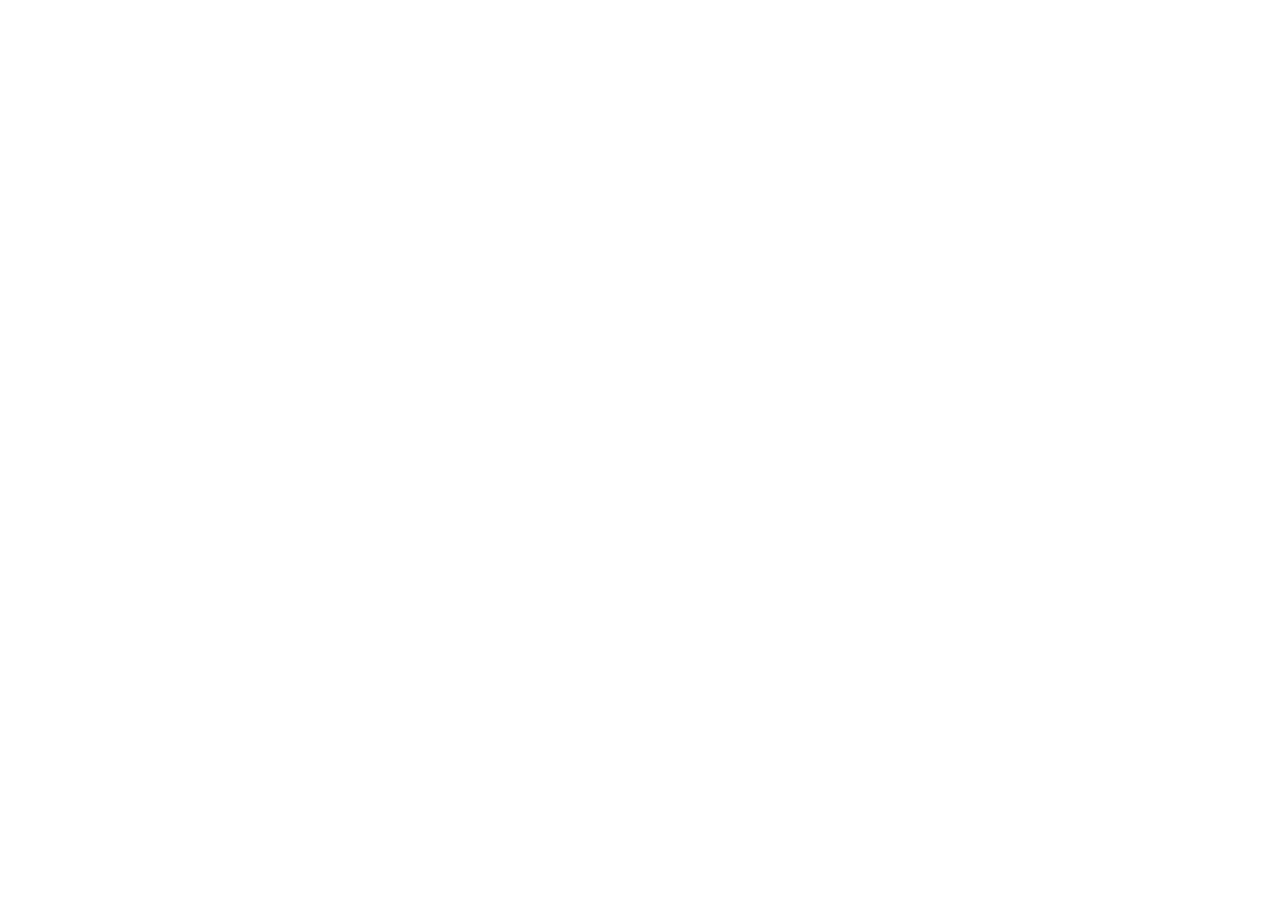
==== index.html @ 0f652c90 "Initial commit: empty HTML scaffold" ====
<!DOCTYPE html>
<html lang="en">
<head>
  <meta charset="UTF-8" />
  <meta name="viewport" content="width=device-width, initial-scale=1.0" />
  <title></title>
</head>
<body>
  <!-- Start building here -->
</body>
</html>
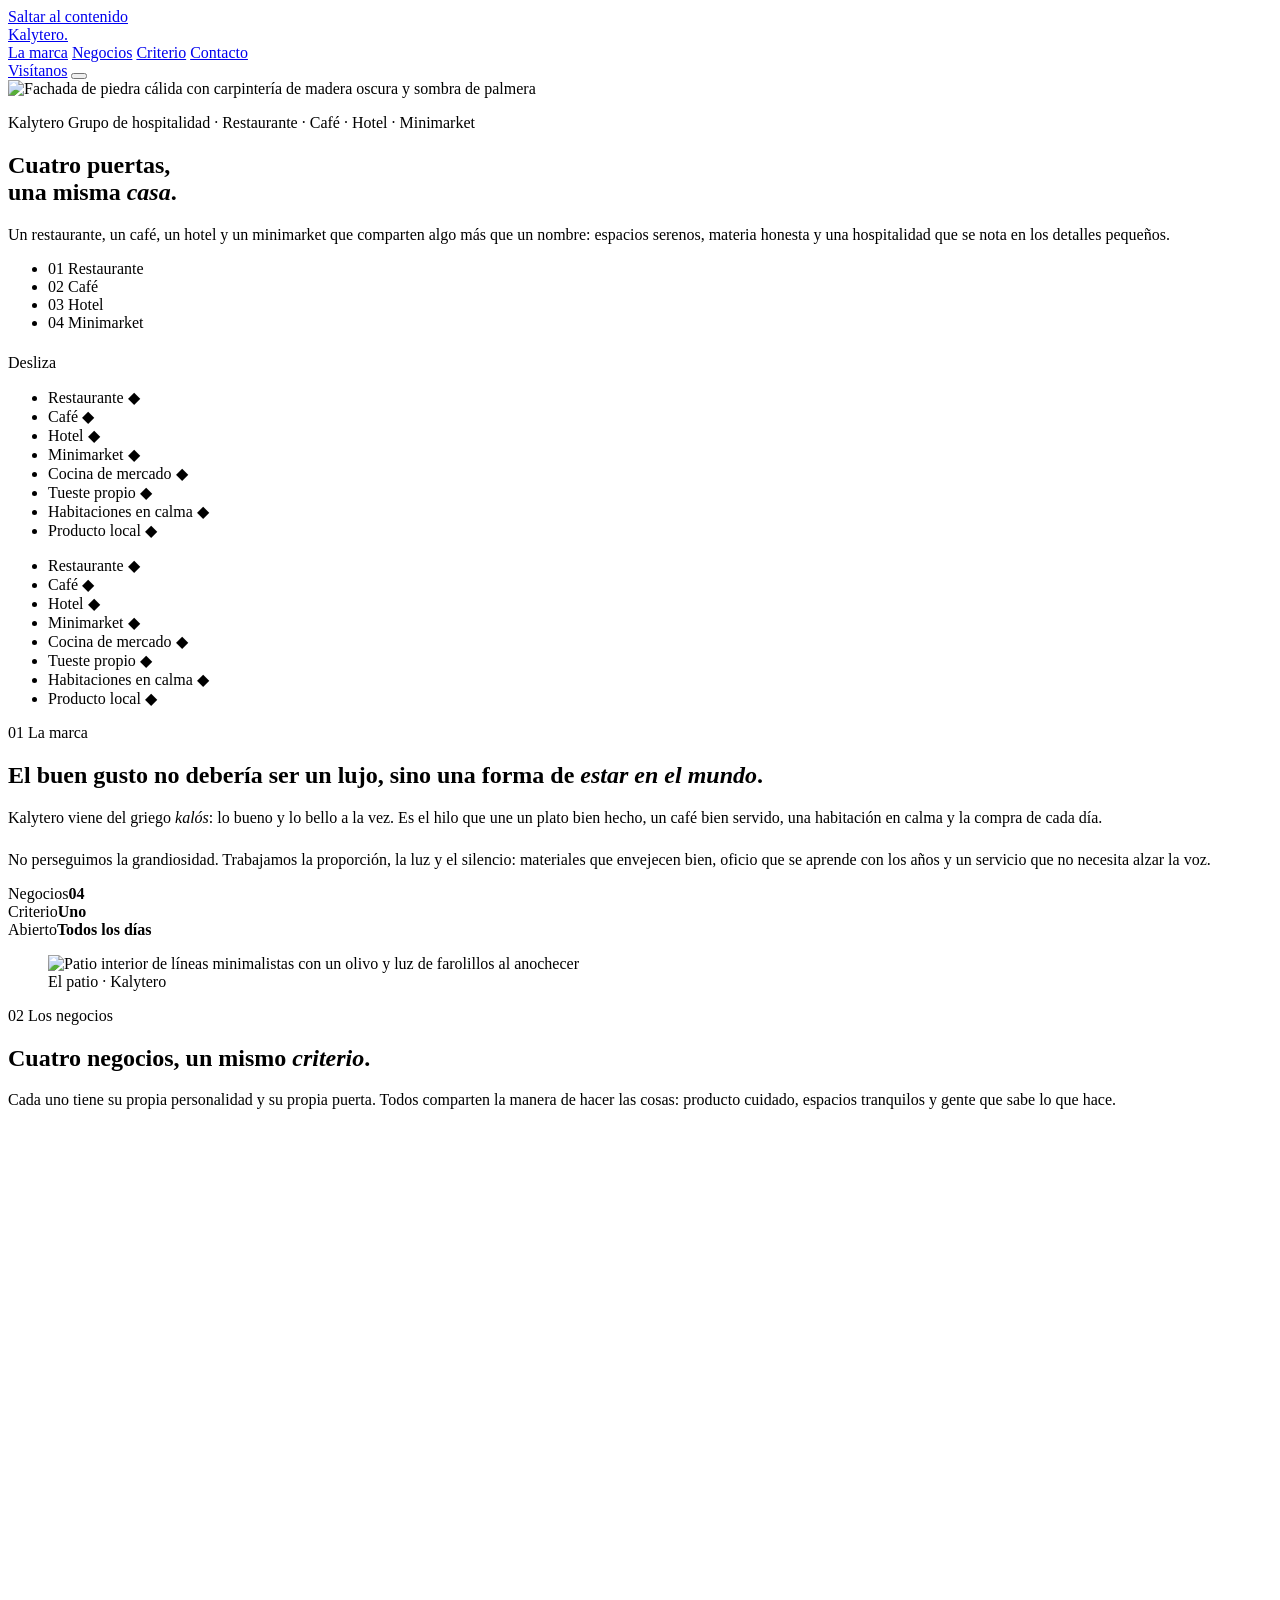
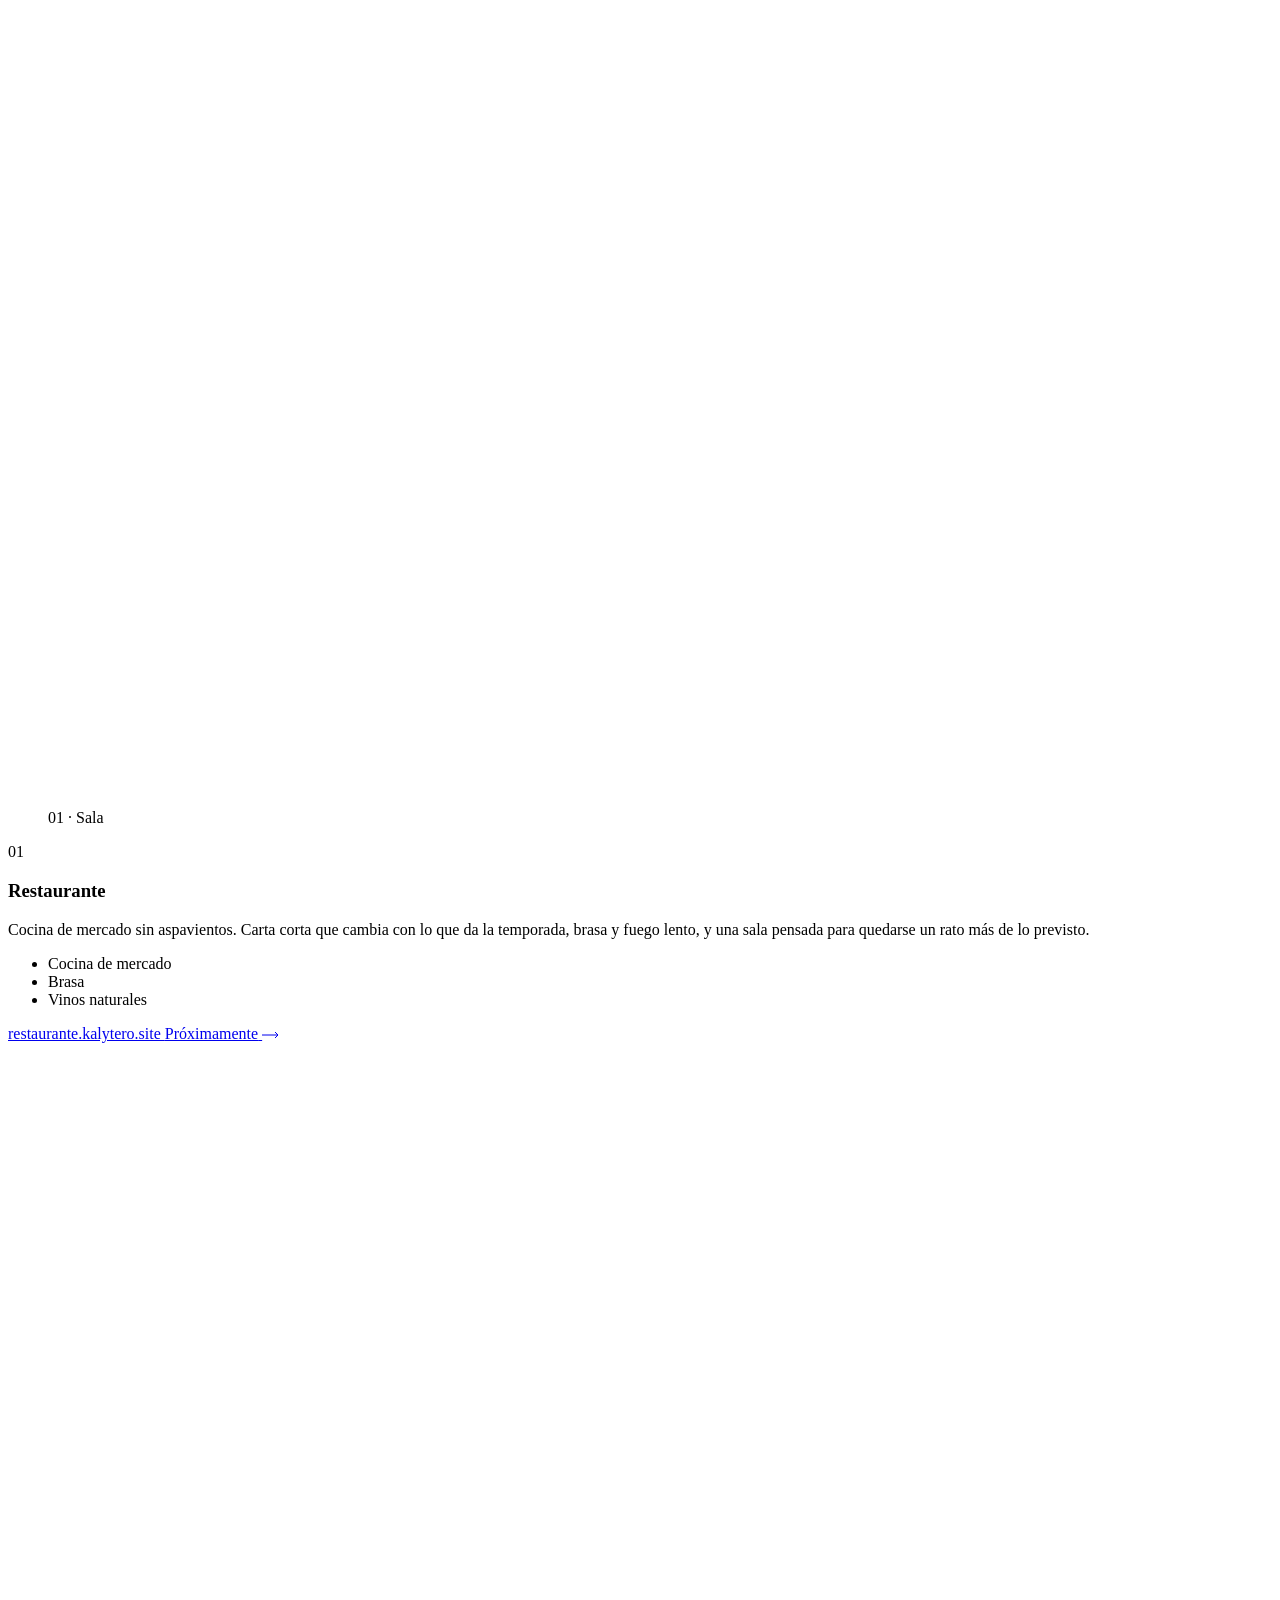
==== commit c134b088: "Portada Kalytero: diseño editorial, 4 negocios, imágenes generadas y SEO" ====
--- a/index.html
+++ b/index.html
@@ -1,11 +1,482 @@
 <!DOCTYPE html>
-<html lang="en">
+<html lang="es">
 <head>
-  <meta charset="UTF-8" />
-  <meta name="viewport" content="width=device-width, initial-scale=1.0" />
-  <title></title>
+<meta charset="UTF-8" />
+<meta name="viewport" content="width=device-width, initial-scale=1.0" />
+<title>Kalytero — Restaurante, Café, Hotel y Minimarket</title>
+<meta name="description" content="Kalytero reúne cuatro negocios bajo un mismo criterio: restaurante, café, hotel y minimarket. Espacios serenos, materia honesta y hospitalidad de detalle." />
+<meta name="theme-color" content="#f4f0e8" />
+<link rel="canonical" href="https://kalytero.site/" />
+
+<!-- Open Graph -->
+<meta property="og:type" content="website" />
+<meta property="og:site_name" content="Kalytero" />
+<meta property="og:locale" content="es_ES" />
+<meta property="og:title" content="Kalytero — Cuatro puertas, una misma casa" />
+<meta property="og:description" content="Restaurante, café, hotel y minimarket. Cuatro negocios, un mismo criterio." />
+<meta property="og:url" content="https://kalytero.site/" />
+<meta property="og:image" content="https://kalytero.site/assets/og.jpg" />
+<meta property="og:image:width" content="1200" />
+<meta property="og:image:height" content="630" />
+<meta name="twitter:card" content="summary_large_image" />
+<meta name="twitter:title" content="Kalytero — Cuatro puertas, una misma casa" />
+<meta name="twitter:description" content="Restaurante, café, hotel y minimarket. Cuatro negocios, un mismo criterio." />
+<meta name="twitter:image" content="https://kalytero.site/assets/og.jpg" />
+
+<!-- Favicon -->
+<link rel="icon" href="data:image/svg+xml,%3Csvg xmlns='http://www.w3.org/2000/svg' viewBox='0 0 64 64'%3E%3Crect width='64' height='64' fill='%2316130f'/%3E%3Ctext x='32' y='45' font-family='Georgia,serif' font-size='40' fill='%23f4f0e8' text-anchor='middle'%3EK%3C/text%3E%3C/svg%3E" />
+<link rel="apple-touch-icon" href="data:image/svg+xml,%3Csvg xmlns='http://www.w3.org/2000/svg' viewBox='0 0 64 64'%3E%3Crect width='64' height='64' fill='%2316130f'/%3E%3Ctext x='32' y='45' font-family='Georgia,serif' font-size='40' fill='%23f4f0e8' text-anchor='middle'%3EK%3C/text%3E%3C/svg%3E" />
+
+<link rel="preconnect" href="https://fonts.googleapis.com" />
+<link rel="preconnect" href="https://fonts.gstatic.com" crossorigin />
+<link href="https://fonts.googleapis.com/css2?family=Instrument+Serif:ital@0;1&family=Inter:wght@300;400;500&display=swap" rel="stylesheet" />
+<link rel="preload" as="image" href="assets/hero.webp" fetchpriority="high" />
+<link rel="stylesheet" href="assets/css/style.css" />
+
+<script type="application/ld+json">
+{
+  "@context": "https://schema.org",
+  "@type": "Organization",
+  "name": "Kalytero",
+  "url": "https://kalytero.site/",
+  "logo": "https://kalytero.site/assets/og.jpg",
+  "description": "Grupo Kalytero: restaurante, café, hotel y minimarket.",
+  "email": "hola@kalytero.site",
+  "subOrganization": [
+    { "@type": "Restaurant", "name": "Kalytero Restaurante", "url": "https://restaurante.kalytero.site/" },
+    { "@type": "CafeOrCoffeeShop", "name": "Kalytero Café", "url": "https://cafe.kalytero.site/" },
+    { "@type": "Hotel", "name": "Kalytero Hotel", "url": "https://hotel.kalytero.site/" },
+    { "@type": "Store", "name": "Kalytero Minimarket", "url": "https://minimarket.kalytero.site/" }
+  ]
+}
+</script>
 </head>
 <body>
-  <!-- Start building here -->
+
+<a class="skip-link" href="#negocios">Saltar al contenido</a>
+
+<!-- ============================================================ HEADER -->
+<header class="site-header" id="header">
+  <a class="brand" href="#top">Kalytero<span>.</span></a>
+
+  <nav class="nav" id="nav" aria-label="Navegación principal">
+    <a href="#marca">La marca</a>
+    <a href="#negocios">Negocios</a>
+    <a href="#criterio">Criterio</a>
+    <a href="#contacto">Contacto</a>
+  </nav>
+
+  <a class="header-cta" href="#contacto">Visítanos</a>
+
+  <button class="burger" id="burger" aria-label="Abrir menú" aria-expanded="false" aria-controls="nav">
+    <i></i><i></i>
+  </button>
+</header>
+
+<main id="top">
+
+  <!-- ========================================================== HERO -->
+  <section class="hero">
+    <div class="hero__media">
+      <picture>
+        <source srcset="assets/hero.webp" type="image/webp" />
+        <img src="assets/hero.jpg" alt="Fachada de piedra cálida con carpintería de madera oscura y sombra de palmera" width="1344" height="768" fetchpriority="high" decoding="async" />
+      </picture>
+    </div>
+
+    <div class="hero__inner">
+      <p class="eyebrow reveal">
+        <span class="num">Kalytero</span>
+        <span>Grupo de hospitalidad · Restaurante · Café · Hotel · Minimarket</span>
+      </p>
+
+      <h1 class="display reveal" data-delay="1">
+        Cuatro puertas,<br />una misma <em>casa</em>.
+      </h1>
+
+      <div class="hero__foot">
+        <p class="lead reveal" data-delay="2">
+          Un restaurante, un café, un hotel y un minimarket que comparten algo más
+          que un nombre: espacios serenos, materia honesta y una hospitalidad que
+          se nota en los detalles pequeños.
+        </p>
+
+        <div class="reveal" data-delay="3">
+          <ul class="hero__index">
+            <li>01 Restaurante</li>
+            <li>02 Café</li>
+            <li>03 Hotel</li>
+            <li>04 Minimarket</li>
+          </ul>
+          <p class="scroll-cue" style="margin-top:22px">Desliza</p>
+        </div>
+      </div>
+    </div>
+  </section>
+
+  <!-- ======================================================= MARQUEE -->
+  <div class="marquee" aria-hidden="true">
+    <div class="marquee__track">
+      <ul>
+        <li>Restaurante <span class="dot">◆</span></li>
+        <li>Café <span class="dot">◆</span></li>
+        <li>Hotel <span class="dot">◆</span></li>
+        <li>Minimarket <span class="dot">◆</span></li>
+        <li>Cocina de mercado <span class="dot">◆</span></li>
+        <li>Tueste propio <span class="dot">◆</span></li>
+        <li>Habitaciones en calma <span class="dot">◆</span></li>
+        <li>Producto local <span class="dot">◆</span></li>
+      </ul>
+      <ul>
+        <li>Restaurante <span class="dot">◆</span></li>
+        <li>Café <span class="dot">◆</span></li>
+        <li>Hotel <span class="dot">◆</span></li>
+        <li>Minimarket <span class="dot">◆</span></li>
+        <li>Cocina de mercado <span class="dot">◆</span></li>
+        <li>Tueste propio <span class="dot">◆</span></li>
+        <li>Habitaciones en calma <span class="dot">◆</span></li>
+        <li>Producto local <span class="dot">◆</span></li>
+      </ul>
+    </div>
+  </div>
+
+  <!-- ====================================================== MANIFIESTO -->
+  <section class="section manifesto" id="marca">
+    <div class="wrap">
+      <p class="eyebrow reveal">
+        <span class="num">01</span>
+        <span>La marca</span>
+      </p>
+
+      <div class="grid">
+        <h2 class="h2 manifesto__title reveal">
+          El buen gusto no debería ser un lujo, sino una forma de
+          <em>estar en el mundo</em>.
+        </h2>
+
+        <div class="manifesto__body reveal" data-delay="1">
+          <div class="serif-body">
+            <p>
+              Kalytero viene del griego <em>kalós</em>: lo bueno y lo bello a la vez.
+              Es el hilo que une un plato bien hecho, un café bien servido, una
+              habitación en calma y la compra de cada día.
+            </p>
+          </div>
+          <p class="lead" style="margin-top:24px">
+            No perseguimos la grandiosidad. Trabajamos la proporción, la luz y el
+            silencio: materiales que envejecen bien, oficio que se aprende con los
+            años y un servicio que no necesita alzar la voz.
+          </p>
+        </div>
+
+        <div class="manifesto__stats reveal" data-delay="2">
+          <div><span>Negocios</span><strong>04</strong></div>
+          <div><span>Criterio</span><strong>Uno</strong></div>
+          <div><span>Abierto</span><strong>Todos los días</strong></div>
+        </div>
+      </div>
+
+      <figure class="figure manifesto__figure reveal">
+        <picture>
+          <source srcset="assets/interior.webp" type="image/webp" />
+          <img src="assets/interior.jpg" alt="Patio interior de líneas minimalistas con un olivo y luz de farolillos al anochecer" width="1536" height="864" loading="lazy" decoding="async" />
+        </picture>
+        <figcaption>El patio · Kalytero</figcaption>
+      </figure>
+    </div>
+  </section>
+
+  <!-- ======================================================== NEGOCIOS -->
+  <section class="section" id="negocios">
+    <div class="wrap">
+      <p class="eyebrow reveal">
+        <span class="num">02</span>
+        <span>Los negocios</span>
+      </p>
+
+      <div class="biz-head">
+        <h2 class="h2 reveal">Cuatro negocios, un mismo <em>criterio</em>.</h2>
+        <p class="lead reveal" data-delay="1">
+          Cada uno tiene su propia personalidad y su propia puerta. Todos comparten
+          la manera de hacer las cosas: producto cuidado, espacios tranquilos y
+          gente que sabe lo que hace.
+        </p>
+      </div>
+
+      <!-- 01 · Restaurante -->
+      <article class="biz">
+        <div class="biz__media">
+          <figure class="figure reveal">
+            <picture>
+              <source media="(max-width: 720px)" srcset="assets/restaurante-640.webp" type="image/webp" />
+              <source srcset="assets/restaurante.webp" type="image/webp" />
+              <img src="assets/restaurante.jpg" alt="Comedor minimalista con arcos de piedra, mesa de roble y lámpara de lino" width="1024" height="1280" loading="lazy" decoding="async" />
+            </picture>
+            <figcaption>01 · Sala</figcaption>
+          </figure>
+        </div>
+        <div class="biz__body reveal" data-delay="1">
+          <span class="biz__num">01</span>
+          <h3 class="h3">Restaurante</h3>
+          <p class="lead">
+            Cocina de mercado sin aspavientos. Carta corta que cambia con lo que da
+            la temporada, brasa y fuego lento, y una sala pensada para quedarse un
+            rato más de lo previsto.
+          </p>
+          <ul class="tags">
+            <li>Cocina de mercado</li>
+            <li>Brasa</li>
+            <li>Vinos naturales</li>
+          </ul>
+          <a class="link-arrow" href="https://restaurante.kalytero.site">
+            restaurante.kalytero.site
+            <span class="pill">Próximamente</span>
+            <svg width="18" height="8" viewBox="0 0 18 8" fill="none" aria-hidden="true"><path d="M0 4h16M13 1l3 3-3 3" stroke="currentColor" stroke-width="1"/></svg>
+          </a>
+        </div>
+      </article>
+
+      <!-- 02 · Café -->
+      <article class="biz">
+        <div class="biz__media">
+          <figure class="figure reveal">
+            <picture>
+              <source media="(max-width: 720px)" srcset="assets/cafe-640.webp" type="image/webp" />
+              <source srcset="assets/cafe.webp" type="image/webp" />
+              <img src="assets/cafe.jpg" alt="Barra de café en piedra con máquina de espresso dorada y una taza sola" width="1024" height="1280" loading="lazy" decoding="async" />
+            </picture>
+            <figcaption>02 · Barra</figcaption>
+          </figure>
+        </div>
+        <div class="biz__body reveal" data-delay="1">
+          <span class="biz__num">02</span>
+          <h3 class="h3">Café</h3>
+          <p class="lead">
+            El ritual de cada mañana. Tueste propio, extracción cuidada y una barra
+            donde el café se toma sin prisa. Bollería y repostería hechas aquí mismo,
+            todos los días.
+          </p>
+          <ul class="tags">
+            <li>Tueste propio</li>
+            <li>Filtrado</li>
+            <li>Repostería</li>
+          </ul>
+          <a class="link-arrow" href="https://cafe.kalytero.site">
+            cafe.kalytero.site
+            <span class="pill">Próximamente</span>
+            <svg width="18" height="8" viewBox="0 0 18 8" fill="none" aria-hidden="true"><path d="M0 4h16M13 1l3 3-3 3" stroke="currentColor" stroke-width="1"/></svg>
+          </a>
+        </div>
+      </article>
+
+      <!-- 03 · Hotel -->
+      <article class="biz">
+        <div class="biz__media">
+          <figure class="figure reveal">
+            <picture>
+              <source media="(max-width: 720px)" srcset="assets/hotel-640.webp" type="image/webp" />
+              <source srcset="assets/hotel.webp" type="image/webp" />
+              <img src="assets/hotel.jpg" alt="Habitación de hotel con cama de lino, cabecero de roble y ventana en arco" width="1024" height="1280" loading="lazy" decoding="async" />
+            </picture>
+            <figcaption>03 · Habitación</figcaption>
+          </figure>
+        </div>
+        <div class="biz__body reveal" data-delay="1">
+          <span class="biz__num">03</span>
+          <h3 class="h3">Hotel</h3>
+          <p class="lead">
+            Dormir bien y despertar mejor. Habitaciones de líneas limpias, luz
+            natural y silencio; camas que dan ganas de quedarse y desayuno hecho
+            con lo mismo que servimos abajo.
+          </p>
+          <ul class="tags">
+            <li>Habitaciones</li>
+            <li>Desayuno</li>
+            <li>Estancias largas</li>
+          </ul>
+          <a class="link-arrow" href="https://hotel.kalytero.site">
+            hotel.kalytero.site
+            <span class="pill">Próximamente</span>
+            <svg width="18" height="8" viewBox="0 0 18 8" fill="none" aria-hidden="true"><path d="M0 4h16M13 1l3 3-3 3" stroke="currentColor" stroke-width="1"/></svg>
+          </a>
+        </div>
+      </article>
+
+      <!-- 04 · Minimarket -->
+      <article class="biz">
+        <div class="biz__media">
+          <figure class="figure reveal">
+            <picture>
+              <source media="(max-width: 720px)" srcset="assets/minimarket-640.webp" type="image/webp" />
+              <source srcset="assets/minimarket.webp" type="image/webp" />
+              <img src="assets/minimarket.jpg" alt="Minimarket de estanterías de madera con fruta, despensa y suelo de barro" width="1024" height="1280" loading="lazy" decoding="async" />
+            </picture>
+            <figcaption>04 · Pasillo</figcaption>
+          </figure>
+        </div>
+        <div class="biz__body reveal" data-delay="1">
+          <span class="biz__num">04</span>
+          <h3 class="h3">Minimarket</h3>
+          <p class="lead">
+            Todo lo bueno, cerca de casa. Frescos de productores locales, despensa
+            elegida con criterio y los básicos de siempre, a cualquier hora del día.
+          </p>
+          <ul class="tags">
+            <li>Frescos</li>
+            <li>Despensa</li>
+            <li>Producto local</li>
+          </ul>
+          <a class="link-arrow" href="https://minimarket.kalytero.site">
+            minimarket.kalytero.site
+            <span class="pill">Próximamente</span>
+            <svg width="18" height="8" viewBox="0 0 18 8" fill="none" aria-hidden="true"><path d="M0 4h16M13 1l3 3-3 3" stroke="currentColor" stroke-width="1"/></svg>
+          </a>
+        </div>
+      </article>
+    </div>
+  </section>
+
+  <!-- ======================================================== CRITERIO -->
+  <section class="section dark" id="criterio">
+    <div class="wrap">
+      <p class="eyebrow reveal">
+        <span class="num">03</span>
+        <span>El criterio</span>
+      </p>
+
+      <h2 class="h2 reveal" style="max-width:20ch">
+        Lo que se repite en los cuatro negocios.
+      </h2>
+
+      <div class="principles">
+        <div class="principle reveal">
+          <span class="num">01</span>
+          <h3>Materia honesta</h3>
+          <p>
+            Piedra, madera, lino, barro. Materiales que envejecen con dignidad y no
+            necesitan disfrazarse de otra cosa.
+          </p>
+        </div>
+        <div class="principle reveal" data-delay="1">
+          <span class="num">02</span>
+          <h3>Ritmo pausado</h3>
+          <p>
+            Sin ruido, sin exceso, sin prisas. Cada espacio está pensado para que el
+            tiempo pase mejor dentro de él.
+          </p>
+        </div>
+        <div class="principle reveal" data-delay="2">
+          <span class="num">03</span>
+          <h3>Detalle silencioso</h3>
+          <p>
+            La hospitalidad se mide en lo que casi no se ve: la luz, la temperatura,
+            el gesto justo en el momento justo.
+          </p>
+        </div>
+      </div>
+
+      <p class="quote reveal">
+        «Hacer las cosas bien, sin que se note el esfuerzo.»
+      </p>
+    </div>
+  </section>
+
+  <!-- ======================================================== CONTACTO -->
+  <section class="section contact" id="contacto">
+    <div class="wrap">
+      <p class="eyebrow reveal">
+        <span class="num">04</span>
+        <span>Contacto</span>
+      </p>
+
+      <div class="contact__grid">
+        <div>
+          <h2 class="h2 reveal">Ven a <em>conocernos</em>.</h2>
+          <p class="lead reveal" data-delay="1" style="margin-top:22px">
+            Reservas, prensa, colaboraciones o simplemente una pregunta. Escríbenos
+            y te respondemos.
+          </p>
+          <p class="reveal" data-delay="2" style="margin-top:30px">
+            <a class="mailto" href="mailto:hola@kalytero.site">hola@kalytero.site</a>
+          </p>
+        </div>
+
+        <div class="contact__meta reveal" data-delay="2">
+          <p class="note">
+            <strong>Muy pronto, una web para cada negocio.</strong><br />
+            Estamos preparando <em>restaurante.</em>, <em>cafe.</em>, <em>hotel.</em> y
+            <em>minimarket.kalytero.site</em>.
+          </p>
+
+          <!-- TODO: sustituir por la dirección real cuando esté confirmada -->
+          <address class="addr">
+            Kalytero<br />
+            Dirección por confirmar<br />
+            <a href="mailto:hola@kalytero.site">hola@kalytero.site</a>
+          </address>
+
+          <ul class="socials">
+            <!-- TODO: actualizar con los perfiles reales -->
+            <li><a href="https://instagram.com/kalytero" rel="noopener">Instagram</a></li>
+            <li><a href="https://facebook.com/kalytero" rel="noopener">Facebook</a></li>
+          </ul>
+        </div>
+      </div>
+    </div>
+  </section>
+</main>
+
+<!-- ============================================================ FOOTER -->
+<footer class="site-footer">
+  <div class="wrap">
+    <div class="grid">
+      <div class="footer__col footer__brand">
+        <h4>Kalytero</h4>
+        <p class="lead" style="font-size:0.95rem; max-width:34ch">
+          Grupo de hospitalidad. Un restaurante, un café, un hotel y un minimarket
+          que comparten un mismo criterio.
+        </p>
+      </div>
+
+      <div class="footer__col footer__nav">
+        <h4>Navegación</h4>
+        <ul>
+          <li><a href="#marca">La marca</a></li>
+          <li><a href="#negocios">Negocios</a></li>
+          <li><a href="#criterio">Criterio</a></li>
+          <li><a href="#contacto">Contacto</a></li>
+        </ul>
+      </div>
+
+      <div class="footer__col footer__biz">
+        <h4>Negocios</h4>
+        <ul>
+          <li><a href="https://restaurante.kalytero.site">Restaurante</a><small>Próximamente</small></li>
+          <li><a href="https://cafe.kalytero.site">Café</a><small>Próximamente</small></li>
+          <li><a href="https://hotel.kalytero.site">Hotel</a><small>Próximamente</small></li>
+          <li><a href="https://minimarket.kalytero.site">Minimarket</a><small>Próximamente</small></li>
+        </ul>
+      </div>
+
+      <div class="footer__col footer__contact">
+        <h4>Contacto</h4>
+        <ul>
+          <li><a href="mailto:hola@kalytero.site">hola@kalytero.site</a></li>
+          <li><a href="https://instagram.com/kalytero" rel="noopener">Instagram</a></li>
+          <li><a href="https://facebook.com/kalytero" rel="noopener">Facebook</a></li>
+        </ul>
+      </div>
+    </div>
+
+    <div class="wordmark" aria-hidden="true"><span>Kalytero</span></div>
+
+    <div class="footer__legal">
+      <span>© <span id="year">2026</span> Kalytero. Todos los derechos reservados.</span>
+      <span>Hecho con calma · kalytero.site</span>
+    </div>
+  </div>
+</footer>
+
+<script src="assets/js/main.js" defer></script>
 </body>
 </html>
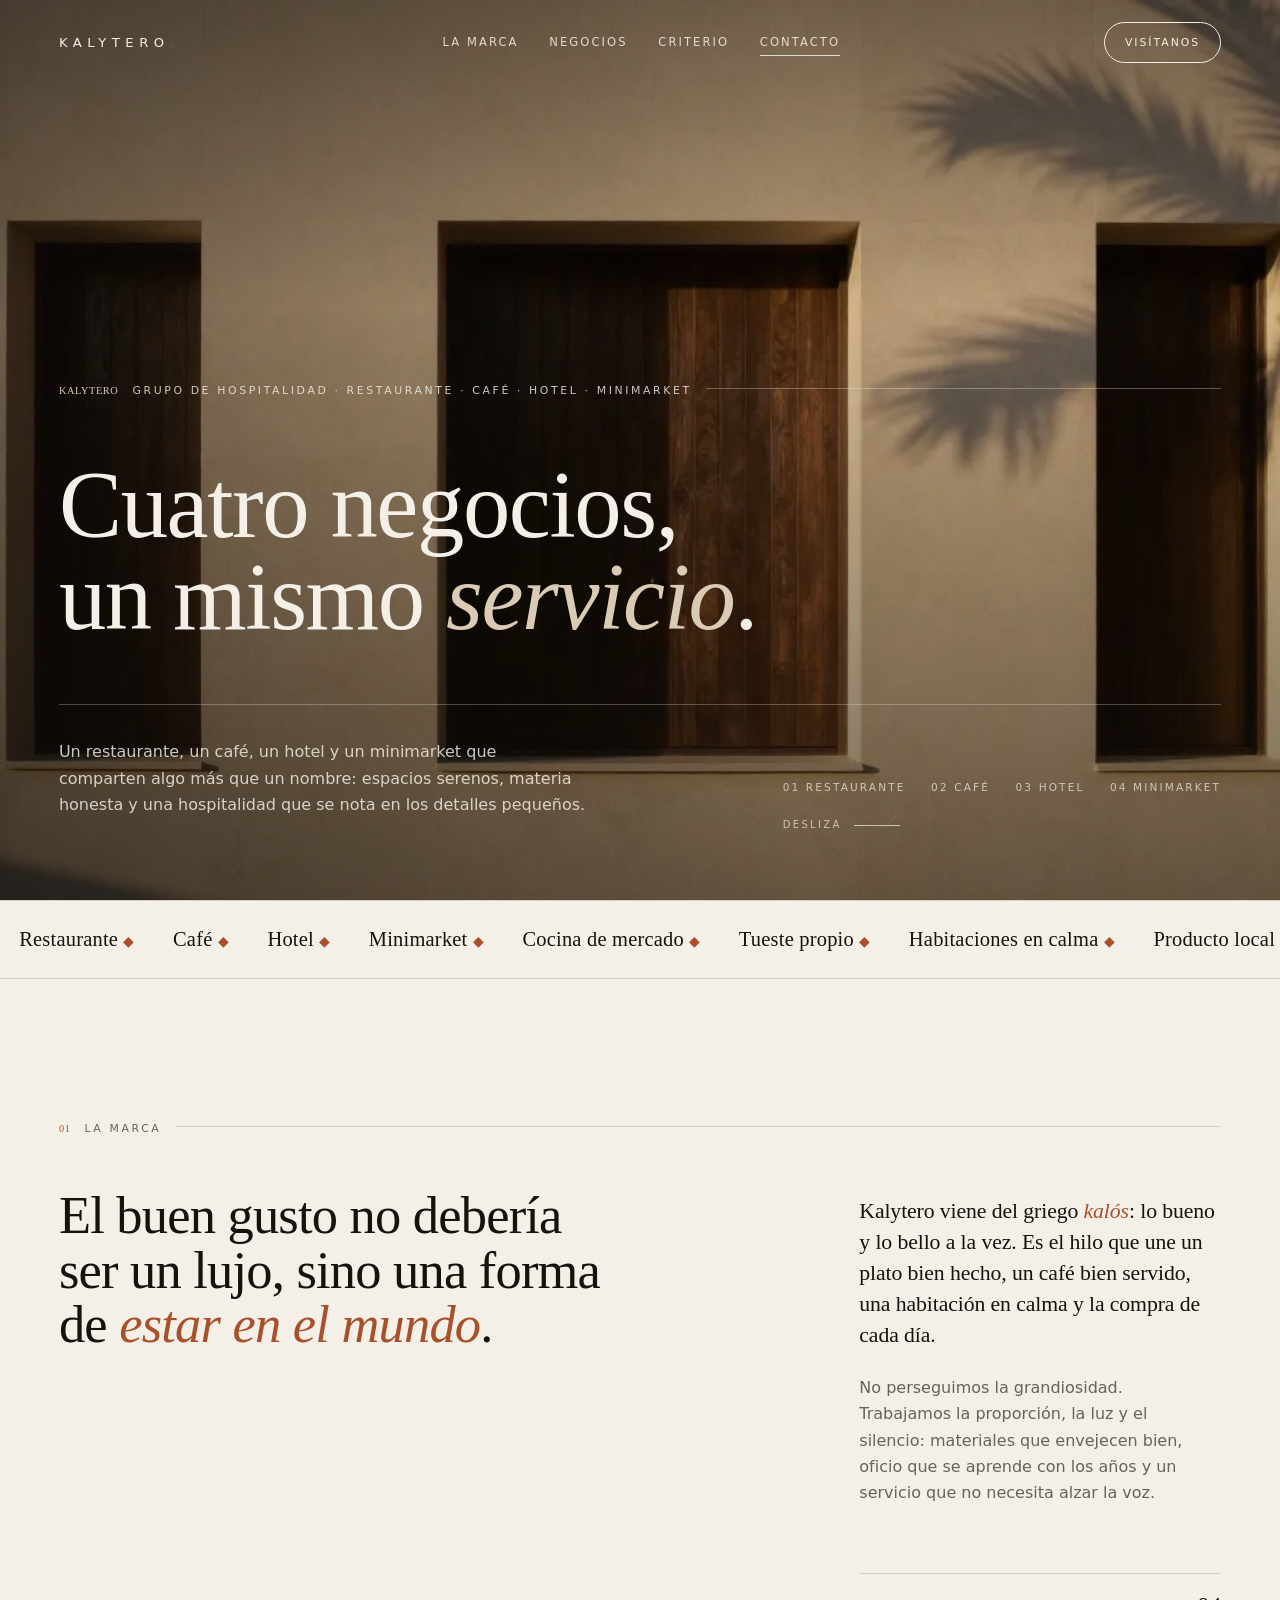
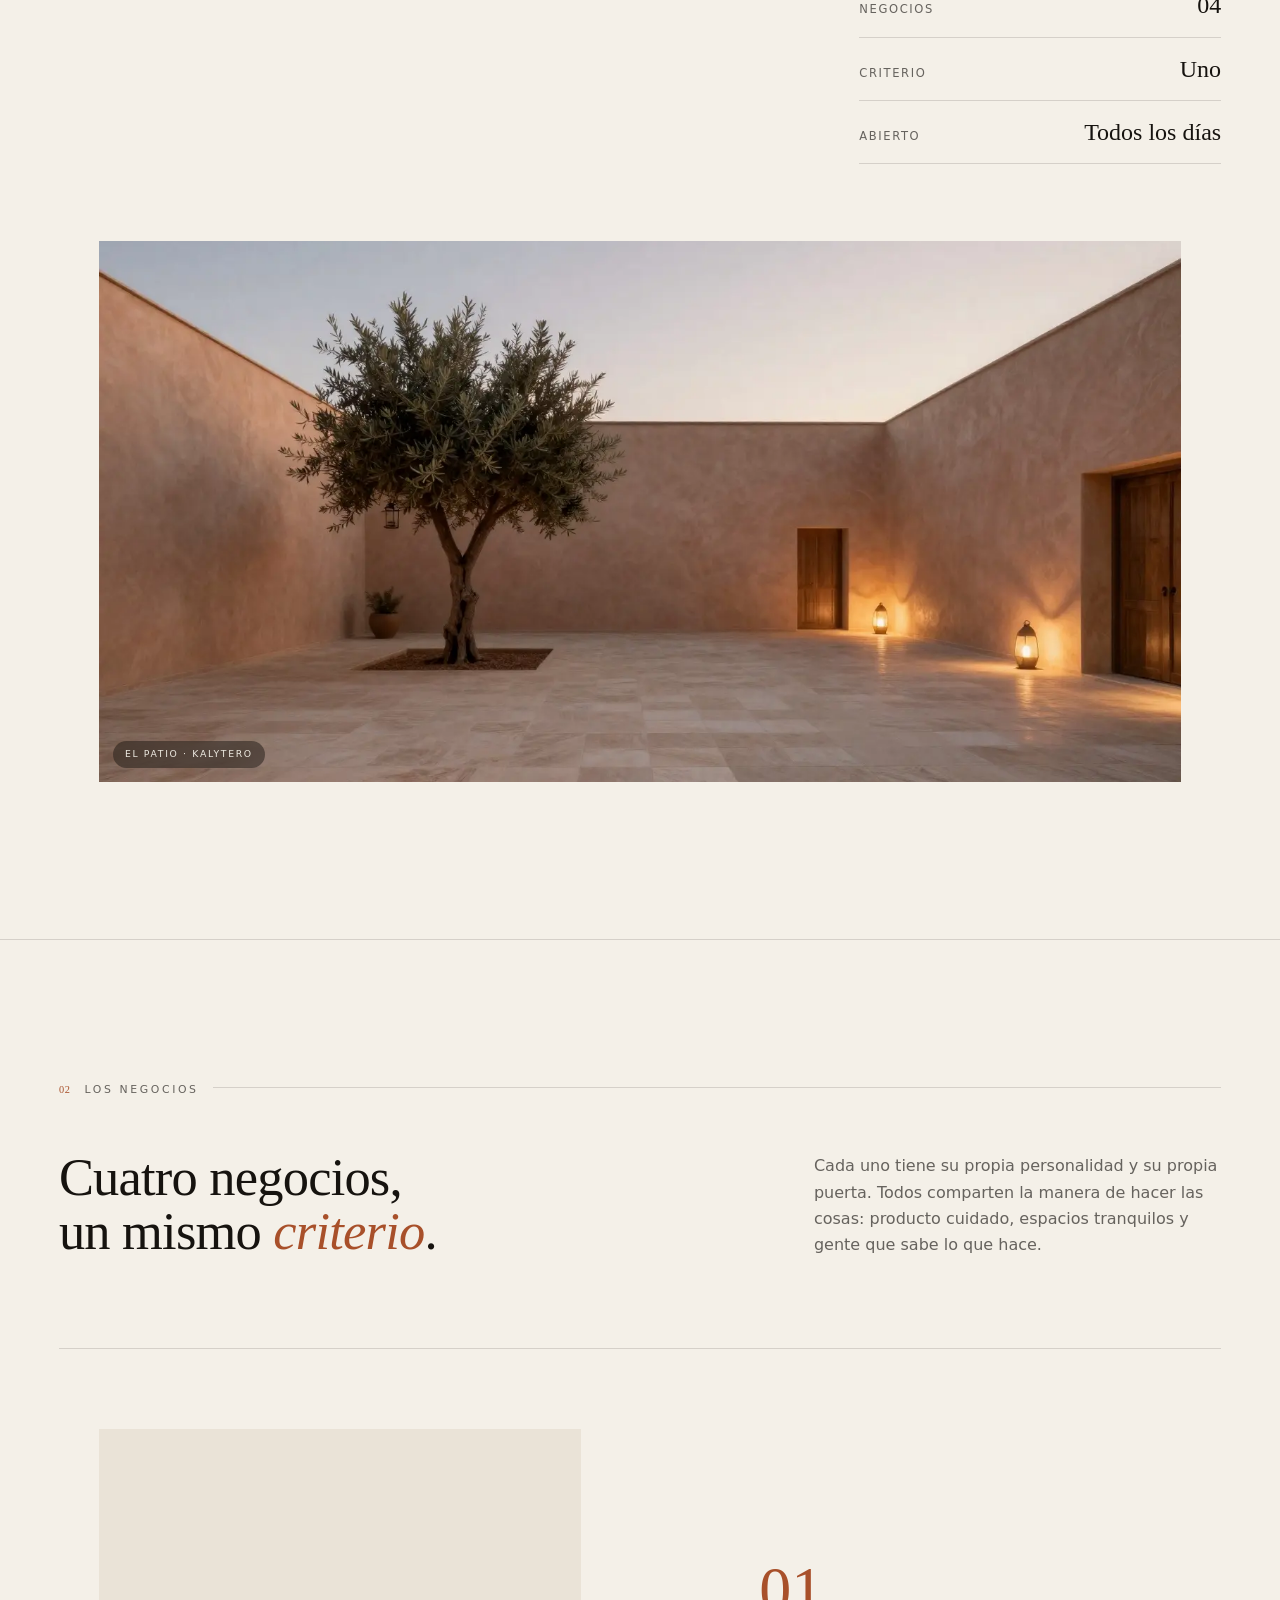
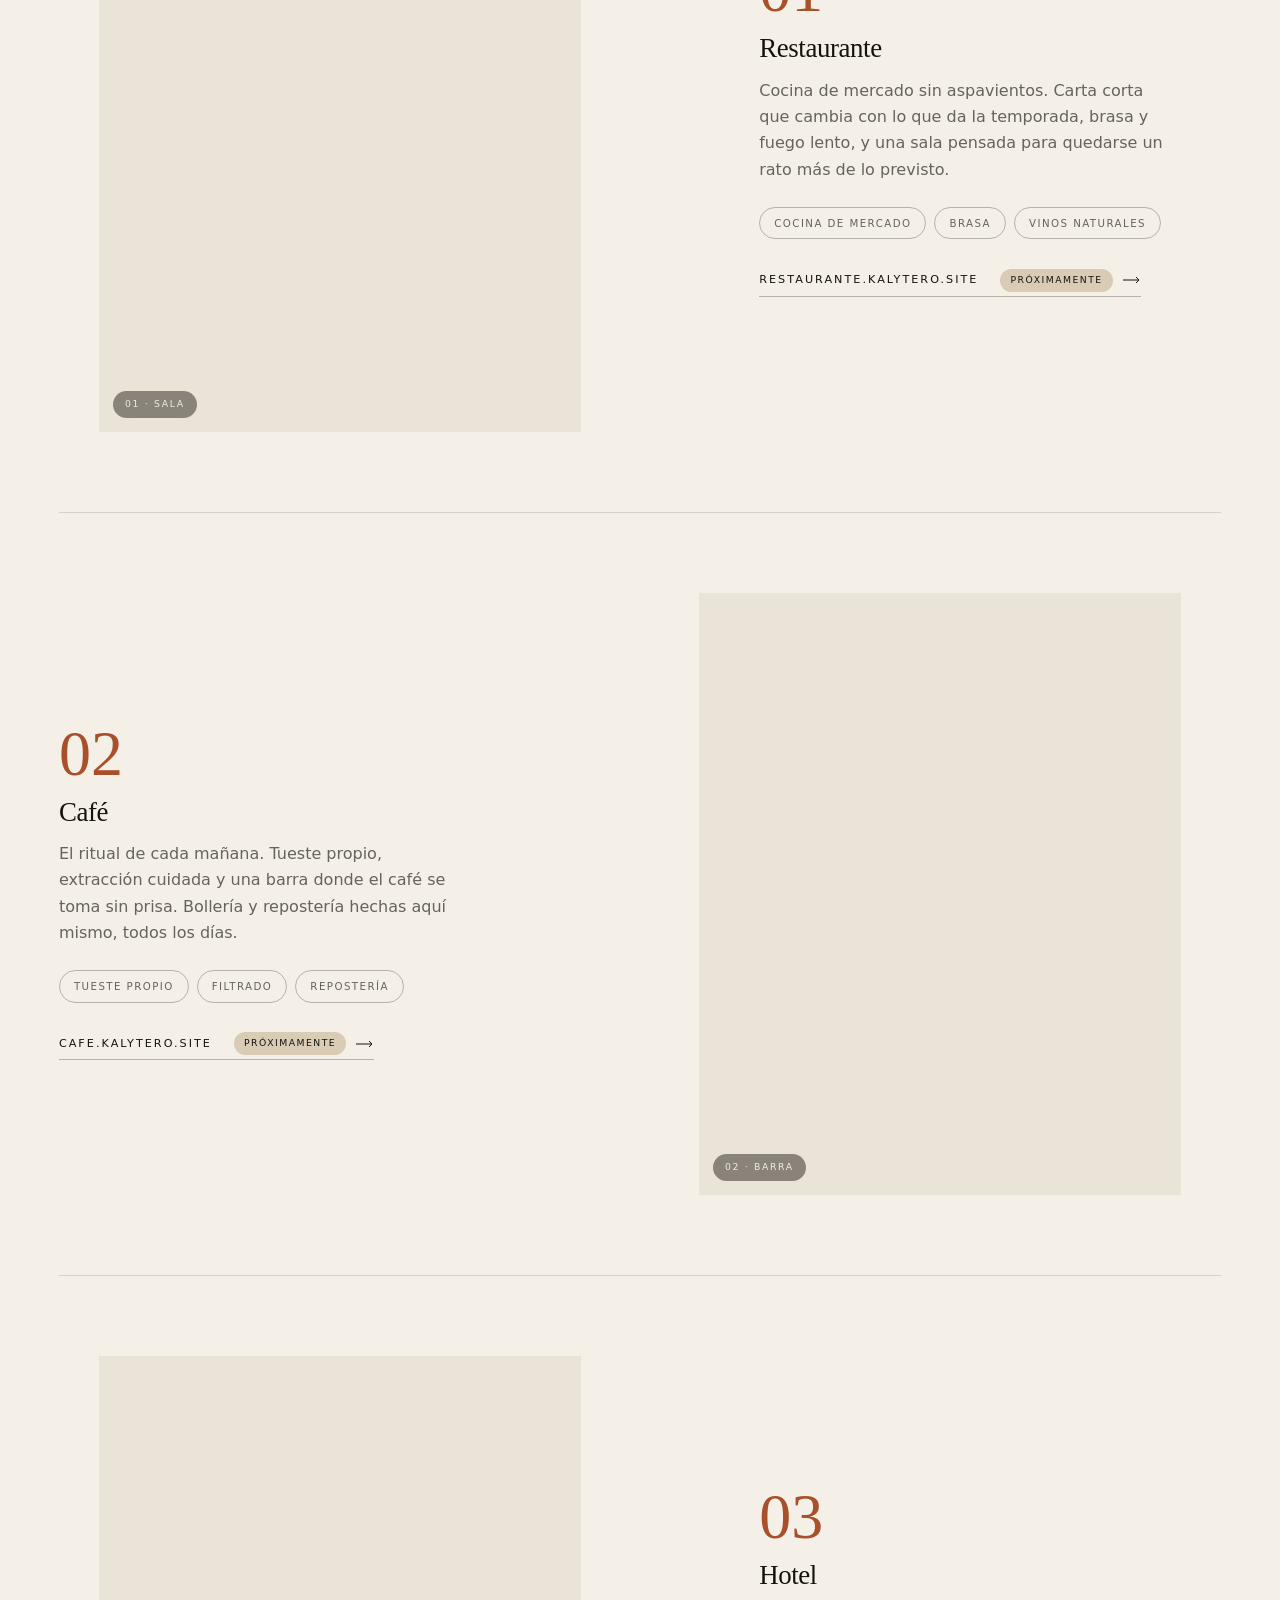
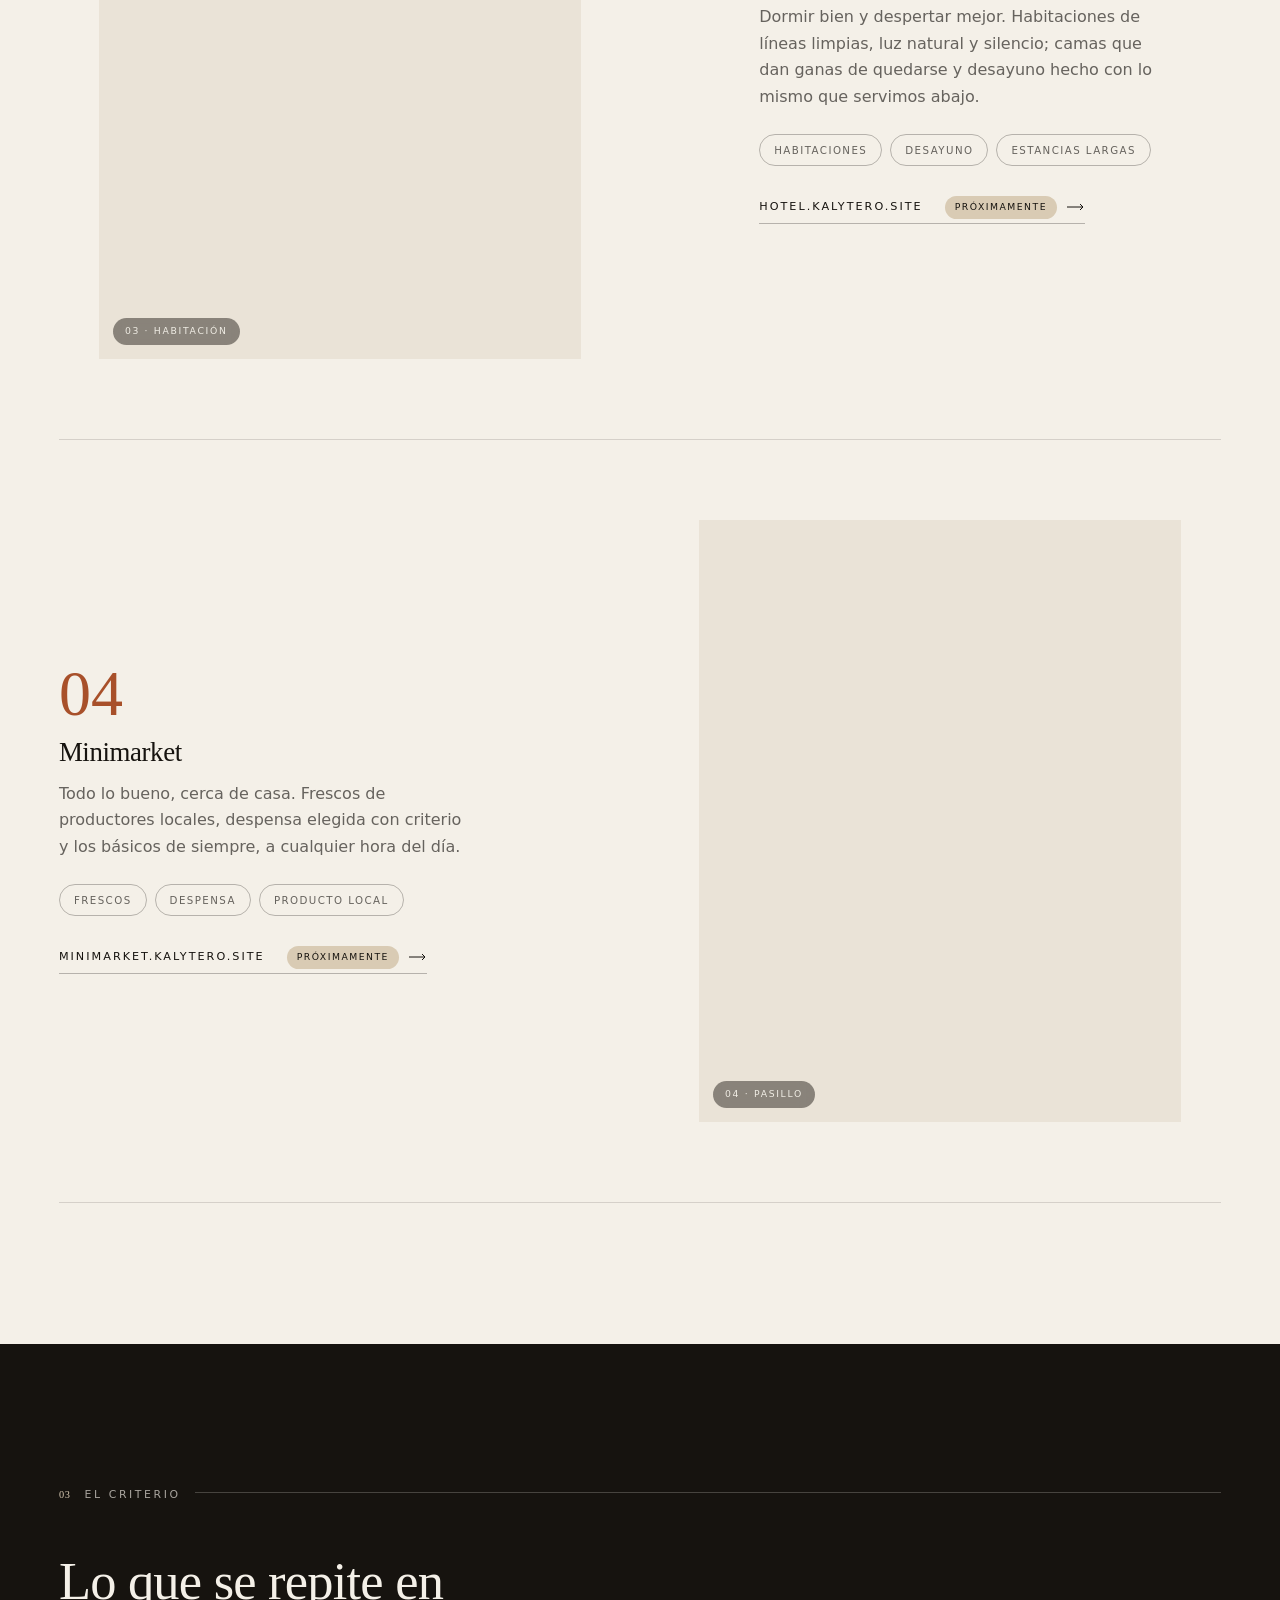
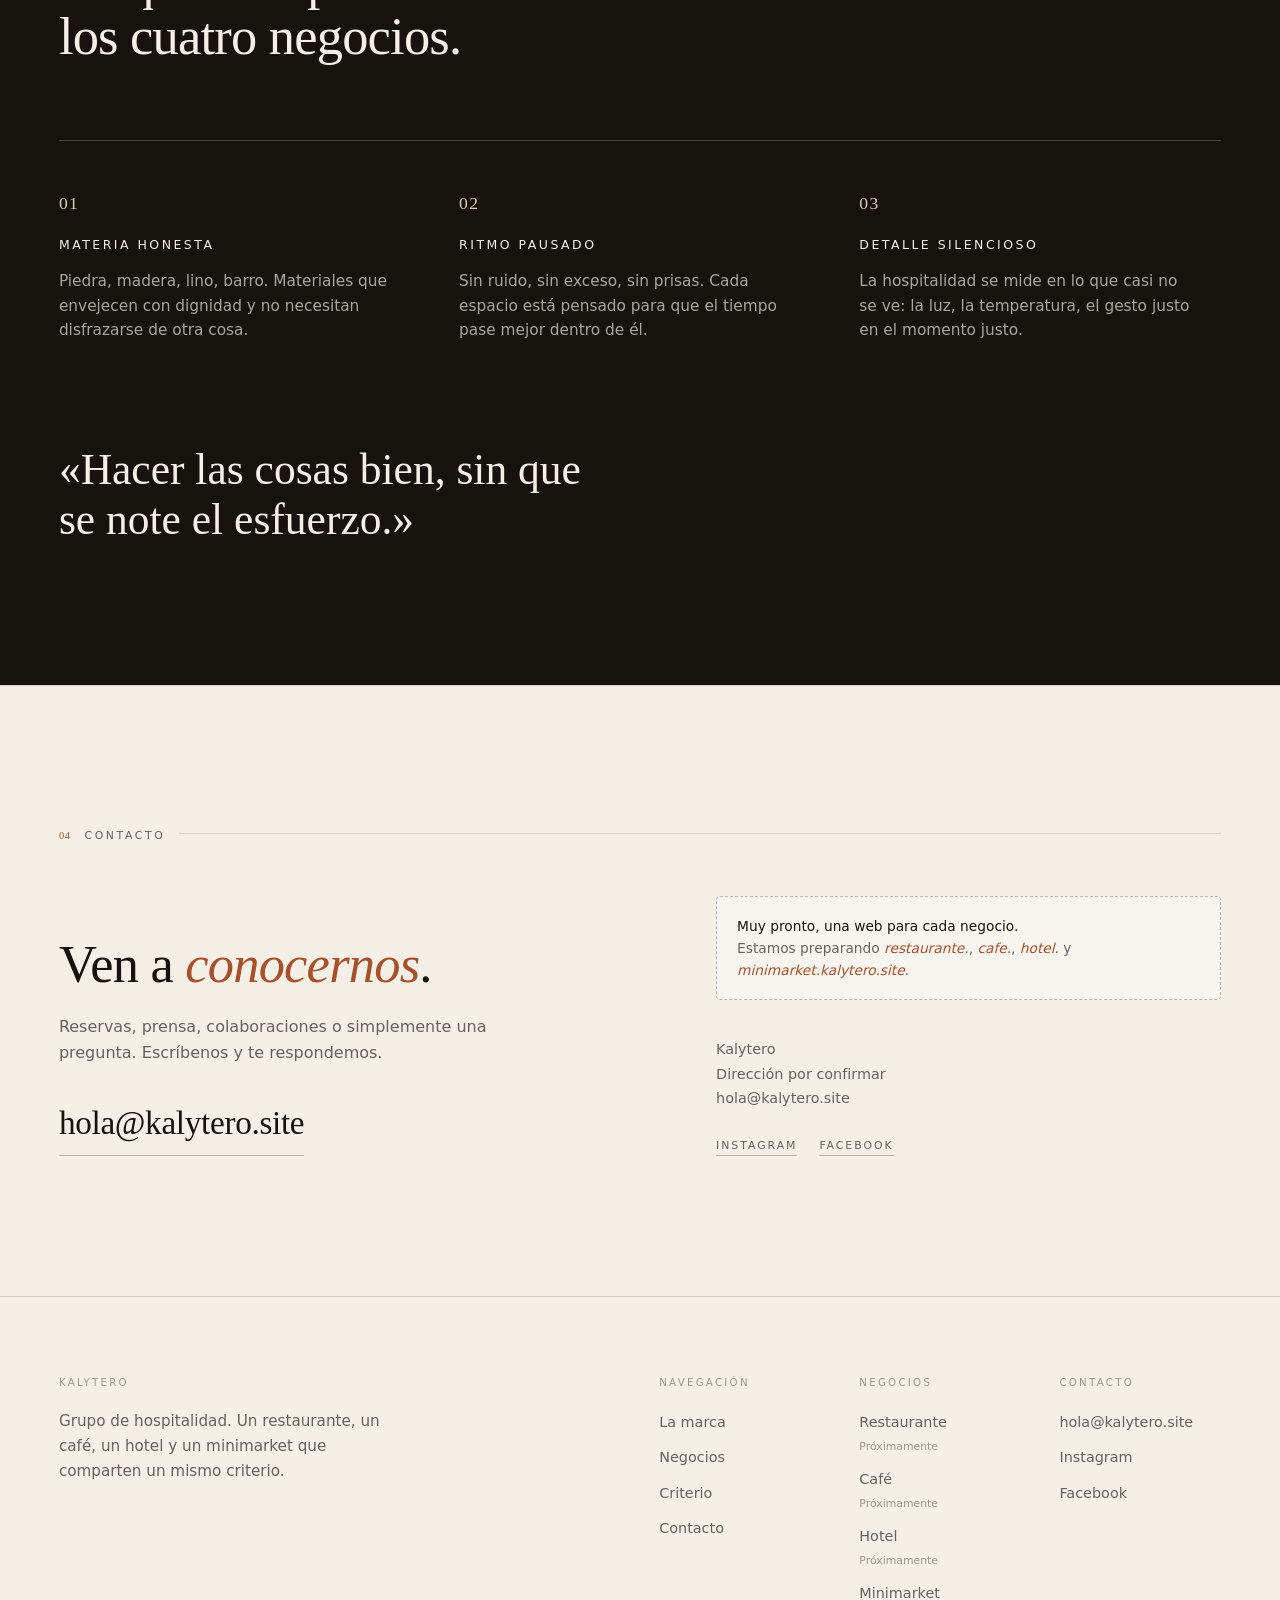
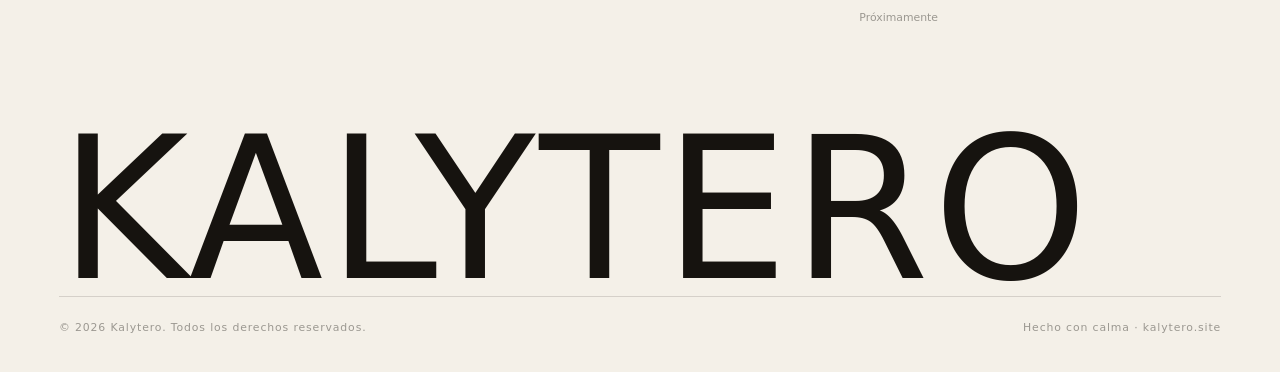
==== commit b5ef0957: "Cambiar titular del hero a «Cuatro negocios, un mismo servicio»" ====
--- a/index.html
+++ b/index.html
@@ -12,14 +12,14 @@
 <meta property="og:type" content="website" />
 <meta property="og:site_name" content="Kalytero" />
 <meta property="og:locale" content="es_ES" />
-<meta property="og:title" content="Kalytero — Cuatro puertas, una misma casa" />
+<meta property="og:title" content="Kalytero — Cuatro negocios, un mismo servicio" />
 <meta property="og:description" content="Restaurante, café, hotel y minimarket. Cuatro negocios, un mismo criterio." />
 <meta property="og:url" content="https://kalytero.site/" />
 <meta property="og:image" content="https://kalytero.site/assets/og.jpg" />
 <meta property="og:image:width" content="1200" />
 <meta property="og:image:height" content="630" />
 <meta name="twitter:card" content="summary_large_image" />
-<meta name="twitter:title" content="Kalytero — Cuatro puertas, una misma casa" />
+<meta name="twitter:title" content="Kalytero — Cuatro negocios, un mismo servicio" />
 <meta name="twitter:description" content="Restaurante, café, hotel y minimarket. Cuatro negocios, un mismo criterio." />
 <meta name="twitter:image" content="https://kalytero.site/assets/og.jpg" />
 
@@ -91,7 +91,7 @@
       </p>
 
       <h1 class="display reveal" data-delay="1">
-        Cuatro puertas,<br />una misma <em>casa</em>.
+        Cuatro negocios,<br />un mismo <em>servicio</em>.
       </h1>
 
       <div class="hero__foot">
--- a/assets/css/style.css
+++ b/assets/css/style.css
@@ -0,0 +1,882 @@
+/* ==========================================================================
+   Kalytero — hoja de estilo principal
+   Estética: estudio de arquitectura. Clean, editorial, mucho aire.
+   ========================================================================== */
+
+:root {
+  --bone: #f4f0e8;
+  --bone-2: #eae3d7;
+  --ink: #16130f;
+  --ink-2: rgba(22, 19, 15, 0.64);
+  --ink-3: rgba(22, 19, 15, 0.4);
+  --line: rgba(22, 19, 15, 0.14);
+  --line-strong: rgba(22, 19, 15, 0.28);
+  --clay: #a8502a;
+  --clay-2: #c2703f;
+  --sand: #d9cbb4;
+
+  --serif: "Instrument Serif", "Iowan Old Style", "Times New Roman", serif;
+  --sans: "Inter", system-ui, -apple-system, "Segoe UI", sans-serif;
+
+  --maxw: 1480px;
+  --pad: clamp(20px, 4.6vw, 72px);
+  --sp-section: clamp(84px, 11vw, 172px);
+  --ease: cubic-bezier(0.22, 0.61, 0.36, 1);
+}
+
+/* --------------------------------------------------------------- reset --- */
+
+*,
+*::before,
+*::after { box-sizing: border-box; }
+
+html {
+  -webkit-text-size-adjust: 100%;
+  scroll-behavior: smooth;
+  scroll-padding-top: 88px;
+}
+
+body {
+  margin: 0;
+  background: var(--bone);
+  color: var(--ink);
+  font-family: var(--sans);
+  font-size: 16px;
+  font-weight: 400;
+  line-height: 1.6;
+  -webkit-font-smoothing: antialiased;
+  text-rendering: optimizeLegibility;
+  overflow-x: hidden;
+}
+
+body.nav-open { overflow: hidden; }
+
+img { display: block; max-width: 100%; height: auto; }
+
+a { color: inherit; text-decoration: none; }
+
+button { font: inherit; color: inherit; background: none; border: 0; cursor: pointer; }
+
+::selection { background: var(--clay); color: var(--bone); }
+
+:focus-visible {
+  outline: 1.5px solid var(--clay);
+  outline-offset: 3px;
+}
+
+.skip-link {
+  position: absolute;
+  left: -9999px;
+  top: 0;
+  z-index: 200;
+  padding: 12px 18px;
+  background: var(--ink);
+  color: var(--bone);
+  font-size: 0.75rem;
+  letter-spacing: 0.12em;
+  text-transform: uppercase;
+}
+.skip-link:focus { left: 12px; top: 12px; }
+
+/* ------------------------------------------------------------ tipografía - */
+
+h1, h2, h3 {
+  font-family: var(--serif);
+  font-weight: 400;
+  margin: 0;
+  letter-spacing: -0.015em;
+}
+
+.display {
+  font-size: clamp(2.7rem, 7.4vw, 7.4rem);
+  line-height: 0.98;
+  text-wrap: balance;
+}
+
+.h2 {
+  font-size: clamp(1.85rem, 4.1vw, 4rem);
+  line-height: 1.04;
+  text-wrap: balance;
+}
+
+.h3 {
+  font-size: clamp(1.3rem, 2.1vw, 2rem);
+  line-height: 1.12;
+}
+
+em, .italic {
+  font-style: italic;
+  color: var(--clay);
+}
+
+.lead {
+  font-size: clamp(1rem, 1.15vw, 1.15rem);
+  line-height: 1.65;
+  color: var(--ink-2);
+  font-weight: 300;
+  max-width: 46ch;
+}
+
+p { margin: 0 0 1.1em; }
+p:last-child { margin-bottom: 0; }
+
+.serif-body {
+  font-family: var(--serif);
+  font-size: clamp(1.15rem, 1.7vw, 1.6rem);
+  line-height: 1.42;
+  letter-spacing: -0.005em;
+}
+
+/* --------------------------------------------------------------- layout -- */
+
+.wrap {
+  width: 100%;
+  max-width: var(--maxw);
+  margin: 0 auto;
+  padding-inline: var(--pad);
+}
+
+.section { padding-block: var(--sp-section); }
+.section + .section { border-top: 1px solid var(--line); }
+
+.grid {
+  display: grid;
+  grid-template-columns: repeat(12, minmax(0, 1fr));
+  gap: clamp(20px, 3vw, 48px);
+}
+
+/* etiquetas de sección ---------------------------------------------------- */
+
+.eyebrow {
+  display: flex;
+  align-items: baseline;
+  gap: 14px;
+  font-size: 0.68rem;
+  font-weight: 500;
+  letter-spacing: 0.24em;
+  text-transform: uppercase;
+  color: var(--ink-2);
+  margin-bottom: clamp(28px, 4vw, 56px);
+}
+
+.eyebrow .num {
+  font-family: var(--serif);
+  font-size: 0.95em;
+  letter-spacing: 0.06em;
+  color: var(--clay);
+}
+
+.eyebrow::after {
+  content: "";
+  flex: 1;
+  height: 1px;
+  background: var(--line);
+  transform: translateY(-5px);
+}
+
+/* ---------------------------------------------------------------- header - */
+
+.site-header {
+  position: fixed;
+  inset: 0 0 auto 0;
+  z-index: 100;
+  display: flex;
+  align-items: center;
+  justify-content: space-between;
+  gap: 24px;
+  padding: 22px var(--pad);
+  color: var(--bone);
+  transition: background 0.5s var(--ease), color 0.5s var(--ease),
+    padding 0.5s var(--ease), border-color 0.5s var(--ease);
+  border-bottom: 1px solid transparent;
+}
+
+.site-header.is-scrolled,
+body.nav-open .site-header {
+  background: rgba(244, 240, 232, 0.92);
+  -webkit-backdrop-filter: saturate(140%) blur(14px);
+  backdrop-filter: saturate(140%) blur(14px);
+  color: var(--ink);
+  border-bottom-color: var(--line);
+  padding-block: 14px;
+}
+
+/* Ojo: backdrop-filter crea un containing block para los hijos con
+   position:fixed (el panel del menú móvil), así que se desactiva al abrirlo. */
+body.nav-open .site-header {
+  background: var(--bone);
+  -webkit-backdrop-filter: none;
+  backdrop-filter: none;
+  border-bottom-color: transparent;
+}
+
+.brand {
+  font-family: var(--sans);
+  font-size: 0.82rem;
+  font-weight: 500;
+  letter-spacing: 0.42em;
+  text-transform: uppercase;
+  white-space: nowrap;
+}
+.brand span { color: var(--clay); }
+
+.nav {
+  display: flex;
+  align-items: center;
+  gap: clamp(18px, 2.4vw, 40px);
+}
+
+.nav a {
+  position: relative;
+  font-size: 0.72rem;
+  letter-spacing: 0.18em;
+  text-transform: uppercase;
+  padding-block: 4px;
+  opacity: 0.86;
+  transition: opacity 0.3s var(--ease);
+}
+.nav a::after {
+  content: "";
+  position: absolute;
+  left: 0;
+  bottom: 0;
+  width: 100%;
+  height: 1px;
+  background: currentColor;
+  transform: scaleX(0);
+  transform-origin: left;
+  transition: transform 0.45s var(--ease);
+}
+.nav a:hover { opacity: 1; }
+.nav a:hover::after,
+.nav a.is-active::after { transform: scaleX(1); }
+
+.header-cta {
+  display: inline-flex;
+  align-items: center;
+  gap: 10px;
+  padding: 11px 20px;
+  border: 1px solid currentColor;
+  border-radius: 999px;
+  font-size: 0.68rem;
+  letter-spacing: 0.18em;
+  text-transform: uppercase;
+  transition: background 0.4s var(--ease), color 0.4s var(--ease),
+    border-color 0.4s var(--ease);
+}
+.header-cta:hover {
+  background: var(--clay);
+  border-color: var(--clay);
+  color: var(--bone);
+}
+
+.burger {
+  display: none;
+  width: 44px;
+  height: 44px;
+  margin-right: -10px;
+  position: relative;
+}
+.burger i {
+  position: absolute;
+  left: 11px;
+  width: 22px;
+  height: 1px;
+  background: currentColor;
+  transition: transform 0.4s var(--ease), opacity 0.3s var(--ease);
+}
+.burger i:nth-child(1) { top: 18px; }
+.burger i:nth-child(2) { top: 25px; }
+body.nav-open .burger i:nth-child(1) { transform: translateY(3.5px) rotate(45deg); }
+body.nav-open .burger i:nth-child(2) { transform: translateY(-3.5px) rotate(-45deg); }
+
+/* ------------------------------------------------------------------ hero - */
+
+.hero {
+  position: relative;
+  min-height: 100svh;
+  display: flex;
+  align-items: flex-end;
+  color: var(--bone);
+  overflow: hidden;
+  isolation: isolate;
+}
+
+.hero__media {
+  position: absolute;
+  inset: 0;
+  z-index: -2;
+}
+.hero__media img {
+  width: 100%;
+  height: 100%;
+  object-fit: cover;
+  object-position: center 45%;
+  transform: scale(1.06);
+  animation: heroIn 2.4s var(--ease) forwards;
+}
+@keyframes heroIn {
+  to { transform: scale(1); }
+}
+
+.hero::after {
+  content: "";
+  position: absolute;
+  inset: 0;
+  z-index: -1;
+  background: linear-gradient(
+      180deg,
+      rgba(15, 12, 9, 0.52) 0%,
+      rgba(15, 12, 9, 0.16) 34%,
+      rgba(15, 12, 9, 0.58) 100%
+    ),
+    linear-gradient(90deg, rgba(15, 12, 9, 0.42), rgba(15, 12, 9, 0) 62%);
+}
+
+.hero__inner {
+  width: 100%;
+  max-width: var(--maxw);
+  margin: 0 auto;
+  padding: 148px var(--pad) clamp(40px, 5vw, 68px);
+}
+
+.hero .eyebrow { margin-bottom: clamp(36px, 4.6vw, 72px); }
+
+.hero .eyebrow { color: rgba(244, 240, 232, 0.82); }
+.hero .eyebrow::after { background: rgba(244, 240, 232, 0.32); }
+.hero .eyebrow .num { color: var(--sand); }
+
+.hero .display { max-width: 20ch; }
+.hero .display em { color: var(--sand); }
+
+.hero__foot {
+  display: flex;
+  flex-wrap: wrap;
+  align-items: flex-end;
+  justify-content: space-between;
+  gap: 32px;
+  margin-top: clamp(28px, 5vw, 60px);
+  padding-top: clamp(20px, 3vw, 34px);
+  border-top: 1px solid rgba(244, 240, 232, 0.28);
+}
+
+.hero__foot .lead {
+  color: rgba(244, 240, 232, 0.82);
+  max-width: 52ch;
+}
+
+.hero__index {
+  display: flex;
+  gap: clamp(14px, 2vw, 30px);
+  font-size: 0.66rem;
+  letter-spacing: 0.2em;
+  text-transform: uppercase;
+  color: rgba(244, 240, 232, 0.72);
+}
+.hero__index li { list-style: none; }
+.hero__index { padding: 0; margin: 0; }
+
+.scroll-cue {
+  display: inline-flex;
+  align-items: center;
+  gap: 12px;
+  font-size: 0.62rem;
+  letter-spacing: 0.24em;
+  text-transform: uppercase;
+  color: rgba(244, 240, 232, 0.7);
+}
+.scroll-cue::after {
+  content: "";
+  width: 46px;
+  height: 1px;
+  background: currentColor;
+  transform-origin: left;
+  animation: cue 2.6s var(--ease) infinite;
+}
+@keyframes cue {
+  0%, 100% { transform: scaleX(0.3); opacity: 0.4; }
+  50% { transform: scaleX(1); opacity: 1; }
+}
+
+/* ---------------------------------------------------------------- marquee - */
+
+.marquee {
+  border-block: 1px solid var(--line);
+  padding-block: 22px;
+  overflow: hidden;
+  background: var(--bone);
+}
+.marquee__track {
+  display: flex;
+  width: max-content;
+  animation: slide 42s linear infinite;
+}
+.marquee__track ul {
+  display: flex;
+  align-items: center;
+  gap: clamp(24px, 3vw, 46px);
+  margin: 0;
+  padding: 0 clamp(12px, 1.5vw, 23px);
+  list-style: none;
+}
+.marquee li {
+  font-family: var(--serif);
+  font-size: clamp(1.05rem, 1.6vw, 1.5rem);
+  letter-spacing: 0.01em;
+  white-space: nowrap;
+}
+.marquee li .dot { color: var(--clay); font-size: 0.7em; vertical-align: middle; }
+@keyframes slide {
+  to { transform: translateX(-50%); }
+}
+
+/* ---------------------------------------------------------- manifiesto --- */
+
+.manifesto .grid { align-items: start; }
+
+.manifesto__title { grid-column: 1 / span 7; }
+.manifesto__body {
+  grid-column: 9 / span 4;
+  padding-top: 8px;
+}
+.manifesto__body .lead { max-width: 34ch; }
+
+.manifesto__stats {
+  grid-column: 9 / span 4;
+  margin-top: 28px;
+  display: grid;
+  gap: 0;
+  border-top: 1px solid var(--line);
+}
+.manifesto__stats div {
+  display: flex;
+  align-items: baseline;
+  justify-content: space-between;
+  gap: 16px;
+  padding: 12px 0;
+  border-bottom: 1px solid var(--line);
+  font-size: 0.72rem;
+  letter-spacing: 0.14em;
+  text-transform: uppercase;
+  color: var(--ink-2);
+}
+.manifesto__stats strong {
+  font-family: var(--serif);
+  font-size: 1.5rem;
+  font-weight: 400;
+  letter-spacing: 0;
+  color: var(--ink);
+  text-transform: none;
+}
+
+.figure {
+  position: relative;
+  overflow: hidden;
+  background: var(--bone-2);
+}
+.figure img {
+  width: 100%;
+  height: 100%;
+  object-fit: cover;
+  transition: transform 1.1s var(--ease);
+}
+.figure figcaption {
+  position: absolute;
+  left: 14px;
+  bottom: 14px;
+  padding: 6px 12px;
+  border-radius: 999px;
+  background: rgba(22, 19, 15, 0.46);
+  -webkit-backdrop-filter: blur(8px);
+  backdrop-filter: blur(8px);
+  font-size: 0.58rem;
+  letter-spacing: 0.18em;
+  text-transform: uppercase;
+  color: rgba(244, 240, 232, 0.96);
+}
+
+.manifesto__figure {
+  grid-column: 1 / span 12;
+  margin-top: clamp(40px, 6vw, 84px);
+  aspect-ratio: 16 / 8;
+}
+
+/* -------------------------------------------------------------- negocios - */
+
+.biz-head {
+  display: flex;
+  flex-wrap: wrap;
+  align-items: flex-end;
+  justify-content: space-between;
+  gap: 28px;
+  margin-bottom: clamp(48px, 7vw, 96px);
+}
+.biz-head .h2 { max-width: 16ch; }
+.biz-head .lead { max-width: 40ch; }
+
+.biz {
+  display: grid;
+  grid-template-columns: repeat(12, minmax(0, 1fr));
+  gap: clamp(20px, 3vw, 48px);
+  align-items: center;
+  padding-block: clamp(36px, 5vw, 74px);
+  border-top: 1px solid var(--line);
+}
+.biz:last-of-type { border-bottom: 1px solid var(--line); }
+
+.biz__media { grid-column: 1 / span 6; }
+.biz__body { grid-column: 8 / span 5; }
+
+.biz:nth-child(even) .biz__media { grid-column: 7 / span 6; order: 2; }
+.biz:nth-child(even) .biz__body { grid-column: 1 / span 5; order: 1; }
+
+.biz__media .figure { aspect-ratio: 4 / 5; }
+.biz:hover .figure img { transform: scale(1.035); }
+
+.biz__num {
+  font-family: var(--serif);
+  font-size: clamp(2.6rem, 5vw, 4.6rem);
+  line-height: 0.8;
+  color: var(--clay);
+  display: block;
+  margin-bottom: 18px;
+}
+
+.biz__body .h3 { margin-bottom: 14px; }
+.biz__body .lead { max-width: 40ch; margin-bottom: 24px; }
+
+.tags {
+  display: flex;
+  flex-wrap: wrap;
+  gap: 8px;
+  margin: 0 0 26px;
+  padding: 0;
+  list-style: none;
+}
+.tags li {
+  padding: 7px 14px;
+  border: 1px solid var(--line-strong);
+  border-radius: 999px;
+  font-size: 0.64rem;
+  letter-spacing: 0.14em;
+  text-transform: uppercase;
+  color: var(--ink-2);
+}
+
+.link-arrow {
+  display: inline-flex;
+  align-items: center;
+  gap: 10px;
+  font-size: 0.7rem;
+  letter-spacing: 0.18em;
+  text-transform: uppercase;
+  padding-bottom: 4px;
+  border-bottom: 1px solid var(--line-strong);
+  transition: color 0.35s var(--ease), border-color 0.35s var(--ease);
+}
+.link-arrow svg { transition: transform 0.45s var(--ease); }
+.link-arrow:hover { color: var(--clay); border-color: var(--clay); }
+.link-arrow:hover svg { transform: translateX(5px); }
+
+.pill {
+  display: inline-block;
+  margin-left: 12px;
+  padding: 4px 10px;
+  border-radius: 999px;
+  background: var(--sand);
+  color: var(--ink);
+  font-size: 0.58rem;
+  letter-spacing: 0.16em;
+  text-transform: uppercase;
+  vertical-align: middle;
+}
+
+/* -------------------------------------------------------------- criterio - */
+
+.dark {
+  background: var(--ink);
+  color: var(--bone);
+}
+.dark .eyebrow { color: rgba(244, 240, 232, 0.66); }
+.dark .eyebrow::after { background: rgba(244, 240, 232, 0.22); }
+.dark .eyebrow .num { color: var(--sand); }
+.dark .h2 em { color: var(--sand); }
+
+.principles {
+  display: grid;
+  grid-template-columns: repeat(3, minmax(0, 1fr));
+  gap: clamp(24px, 3vw, 56px);
+  margin-top: clamp(40px, 6vw, 80px);
+  border-top: 1px solid rgba(244, 240, 232, 0.2);
+  padding-top: clamp(28px, 4vw, 48px);
+}
+.principle .num {
+  font-family: var(--serif);
+  font-size: 1.1rem;
+  color: var(--sand);
+  letter-spacing: 0.08em;
+}
+.principle h3 {
+  font-family: var(--sans);
+  font-size: 0.78rem;
+  font-weight: 500;
+  letter-spacing: 0.2em;
+  text-transform: uppercase;
+  margin: 18px 0 14px;
+}
+.principle p {
+  color: rgba(244, 240, 232, 0.66);
+  font-weight: 300;
+  font-size: 0.96rem;
+  max-width: 34ch;
+}
+
+.dark .quote {
+  margin-top: clamp(56px, 8vw, 110px);
+  max-width: 24ch;
+  font-family: var(--serif);
+  font-size: clamp(1.6rem, 3.4vw, 3.2rem);
+  line-height: 1.14;
+}
+
+/* -------------------------------------------------------------- contacto - */
+
+.contact .h2 { max-width: 18ch; }
+
+.contact__grid {
+  display: grid;
+  grid-template-columns: 6fr 5fr;
+  gap: clamp(28px, 4vw, 80px);
+  align-items: end;
+  margin-top: clamp(32px, 4vw, 56px);
+}
+
+.mailto {
+  display: inline-block;
+  position: relative;
+  font-family: var(--serif);
+  font-size: clamp(1.25rem, 2.6vw, 2.5rem);
+  letter-spacing: -0.01em;
+  padding-bottom: 6px;
+}
+.mailto::after {
+  content: "";
+  position: absolute;
+  left: 0;
+  bottom: 0;
+  width: 100%;
+  height: 1px;
+  background: var(--line-strong);
+  transform-origin: left;
+  transition: background 0.4s var(--ease);
+}
+.mailto:hover { color: var(--clay); }
+.mailto:hover::after { background: var(--clay); }
+
+.contact__meta {
+  display: grid;
+  gap: 22px;
+  font-size: 0.9rem;
+  color: var(--ink-2);
+  font-weight: 300;
+}
+.contact__meta .note {
+  padding: 18px 20px;
+  border: 1px dashed var(--line-strong);
+  border-radius: 4px;
+  font-size: 0.86rem;
+  color: var(--ink-2);
+  background: rgba(255, 255, 255, 0.35);
+}
+.contact__meta .note strong { font-weight: 500; color: var(--ink); }
+
+.socials {
+  display: flex;
+  gap: 22px;
+  list-style: none;
+  margin: 0;
+  padding: 0;
+}
+.socials a {
+  font-size: 0.68rem;
+  letter-spacing: 0.18em;
+  text-transform: uppercase;
+  border-bottom: 1px solid var(--line-strong);
+  padding-bottom: 3px;
+  transition: color 0.3s var(--ease), border-color 0.3s var(--ease);
+}
+.socials a:hover { color: var(--clay); border-color: var(--clay); }
+
+.addr {
+  font-style: normal;
+  line-height: 1.7;
+}
+
+/* --------------------------------------------------------------- footer -- */
+
+.site-footer {
+  border-top: 1px solid var(--line);
+  padding-top: clamp(48px, 6vw, 80px);
+  padding-bottom: 36px;
+  background: var(--bone);
+}
+
+.site-footer .grid { align-items: start; }
+
+.footer__col h4 {
+  margin: 0 0 18px;
+  font-size: 0.64rem;
+  font-weight: 500;
+  letter-spacing: 0.22em;
+  text-transform: uppercase;
+  color: var(--ink-3);
+}
+.footer__col ul { list-style: none; margin: 0; padding: 0; display: grid; gap: 10px; }
+.footer__col a {
+  font-size: 0.9rem;
+  font-weight: 300;
+  color: var(--ink-2);
+  transition: color 0.3s var(--ease);
+}
+.footer__col a:hover { color: var(--clay); }
+.footer__col small { display: block; margin-top: 4px; font-size: 0.68rem; color: var(--ink-3); }
+
+.footer__brand { grid-column: 1 / span 5; }
+.footer__nav { grid-column: 7 / span 2; }
+.footer__biz { grid-column: 9 / span 2; }
+.footer__contact { grid-column: 11 / span 2; }
+
+.wordmark {
+  margin-top: clamp(48px, 7vw, 96px);
+  font-family: var(--sans);
+  font-size: clamp(2.6rem, 15.4vw, 15rem);
+  font-weight: 500;
+  letter-spacing: 0.02em;
+  line-height: 0.82;
+  text-transform: uppercase;
+  color: var(--ink);
+  border-bottom: 1px solid var(--line);
+  padding-bottom: clamp(10px, 1.4vw, 22px);
+  overflow: hidden;
+}
+.wordmark span { display: inline-block; transform: translateY(8%); }
+
+.footer__legal {
+  display: flex;
+  flex-wrap: wrap;
+  justify-content: space-between;
+  gap: 14px;
+  margin-top: 22px;
+  font-size: 0.68rem;
+  letter-spacing: 0.08em;
+  color: var(--ink-3);
+}
+.footer__legal a:hover { color: var(--clay); }
+
+/* ------------------------------------------------------------- animación - */
+
+.reveal {
+  opacity: 0;
+  transform: translateY(26px);
+  transition: opacity 0.9s var(--ease), transform 0.9s var(--ease);
+}
+.reveal.is-visible { opacity: 1; transform: none; }
+.reveal[data-delay="1"] { transition-delay: 0.08s; }
+.reveal[data-delay="2"] { transition-delay: 0.16s; }
+.reveal[data-delay="3"] { transition-delay: 0.24s; }
+
+.figure.reveal img { transform: scale(1.08); }
+.figure.reveal.is-visible img { transform: scale(1); }
+
+@media (prefers-reduced-motion: reduce) {
+  html { scroll-behavior: auto; }
+  *,
+  *::before,
+  *::after {
+    animation-duration: 0.001ms !important;
+    animation-iteration-count: 1 !important;
+    transition-duration: 0.001ms !important;
+  }
+  .reveal { opacity: 1; transform: none; }
+  .figure.reveal img { transform: none; }
+  .hero__media img { transform: none; animation: none; }
+}
+
+/* ------------------------------------------------------------ responsive - */
+
+@media (max-width: 1024px) {
+  .manifesto__title { grid-column: 1 / span 12; }
+  .manifesto__body,
+  .manifesto__stats { grid-column: 1 / span 12; }
+  .manifesto__body { margin-top: 28px; }
+
+  .biz__media,
+  .biz:nth-child(even) .biz__media { grid-column: 1 / span 12; order: 1; }
+  .biz__body,
+  .biz:nth-child(even) .biz__body { grid-column: 1 / span 12; order: 2; }
+  .biz__media .figure { aspect-ratio: 3 / 2; }
+
+  .contact__grid { grid-template-columns: 1fr; align-items: start; }
+
+  .manifesto__figure { aspect-ratio: 3 / 2; }
+
+  .footer__brand { grid-column: 1 / span 12; margin-bottom: 34px; }
+  .footer__nav { grid-column: 1 / span 4; }
+  .footer__biz { grid-column: 5 / span 4; }
+  .footer__contact { grid-column: 9 / span 4; }
+
+  .principles { grid-template-columns: 1fr 1fr; }
+}
+
+@media (max-width: 720px) {
+  html { scroll-padding-top: 74px; }
+
+  .nav,
+  .header-cta { display: none; }
+
+  .burger { display: block; }
+
+  /* por encima del panel del menú (que es descendiente posicionado del header) */
+  .brand,
+  .burger { position: relative; z-index: 110; }
+
+  .nav {
+    position: fixed;
+    inset: 0;
+    z-index: 90;
+    display: flex;
+    flex-direction: column;
+    align-items: flex-start;
+    justify-content: center;
+    gap: 6px;
+    padding: 96px var(--pad) 48px;
+    background: var(--bone);
+    color: var(--ink);
+    transform: translateY(-100%);
+    transition: transform 0.6s var(--ease);
+  }
+  body.nav-open .nav { transform: none; }
+  body.nav-open .nav a {
+    display: block;
+    font-family: var(--serif);
+    font-size: clamp(1.9rem, 9vw, 3rem);
+    letter-spacing: -0.01em;
+    text-transform: none;
+    opacity: 1;
+    padding-block: 8px;
+  }
+  body.nav-open .nav a::after { display: none; }
+  .site-header { z-index: 100; }
+
+  .hero { min-height: 92svh; }
+  .hero__inner { padding-top: 124px; }
+  .hero__foot { flex-direction: column; align-items: flex-start; gap: 22px; }
+  .hero__index { flex-wrap: wrap; gap: 10px 18px; }
+
+  .principles { grid-template-columns: 1fr; gap: 30px; }
+
+  .footer__nav,
+  .footer__biz,
+  .footer__contact { grid-column: 1 / span 12; margin-bottom: 26px; }
+  .footer__legal { flex-direction: column; gap: 8px; }
+}
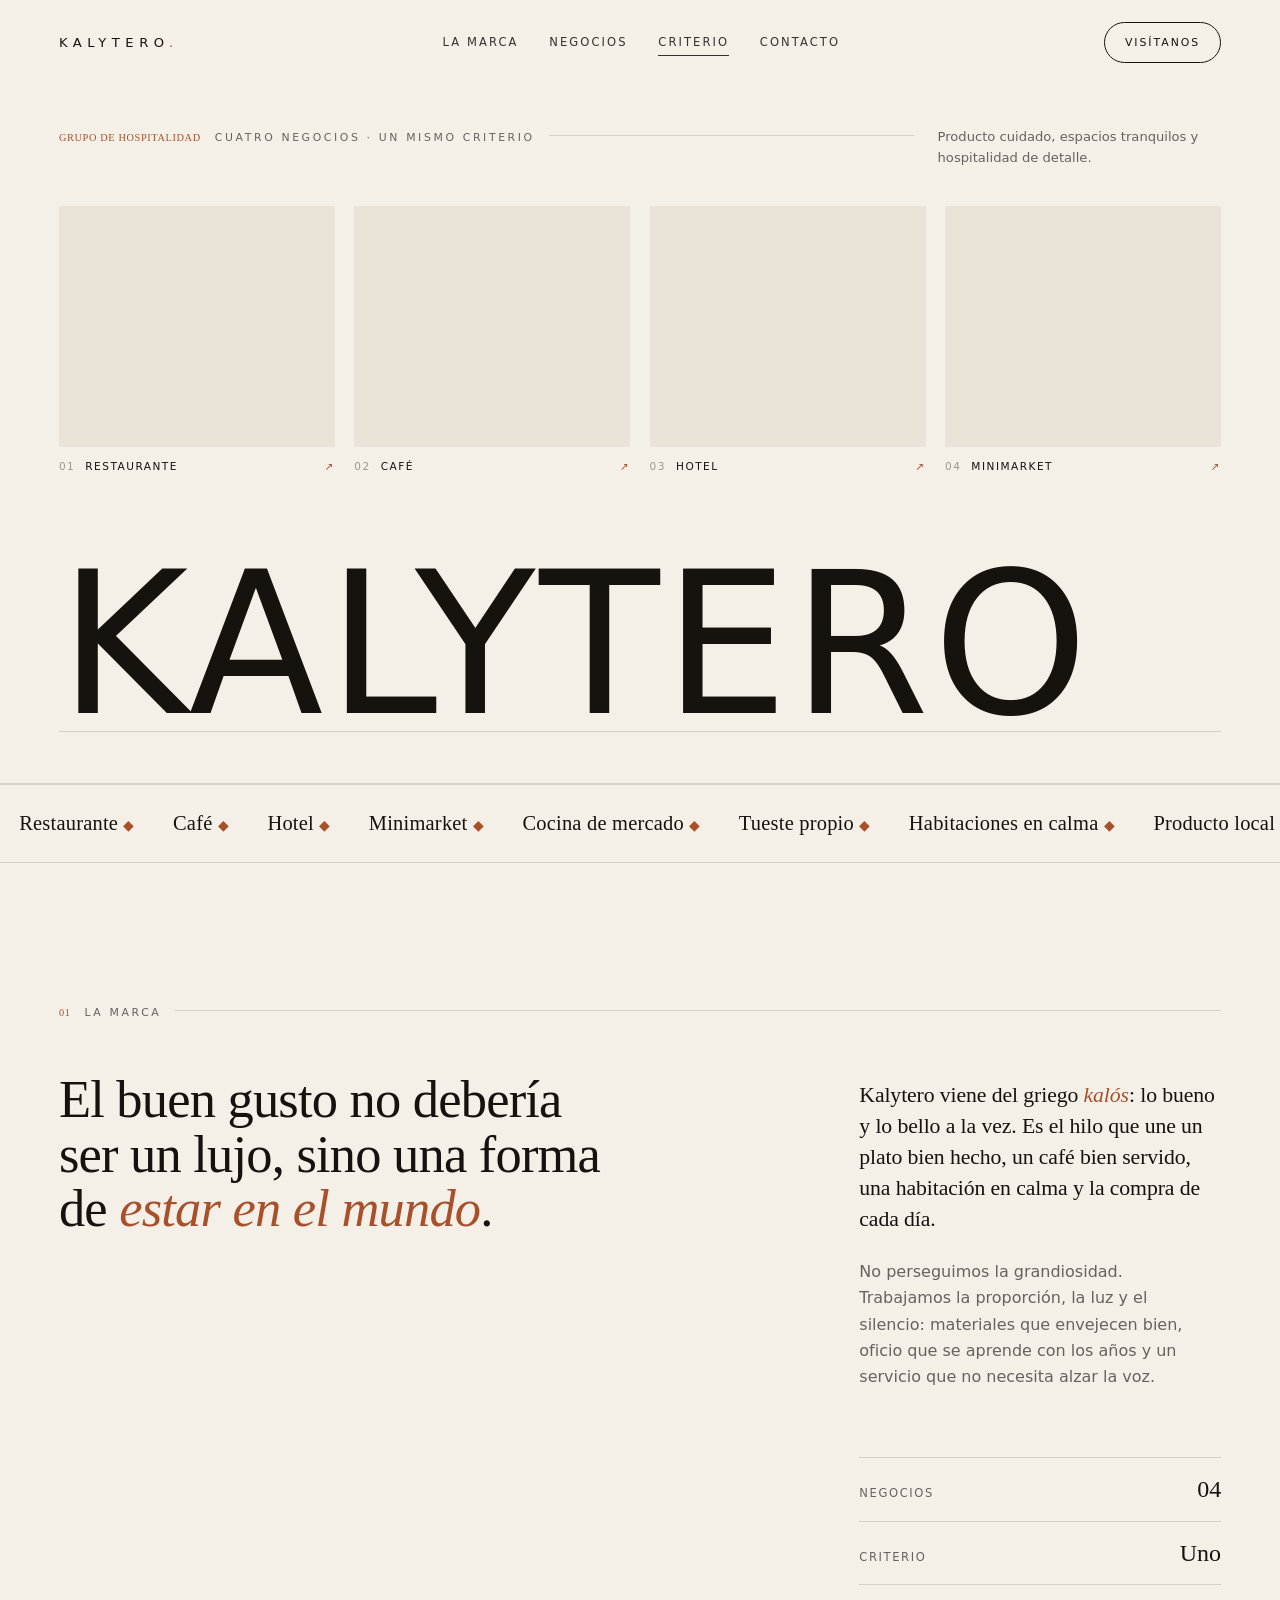
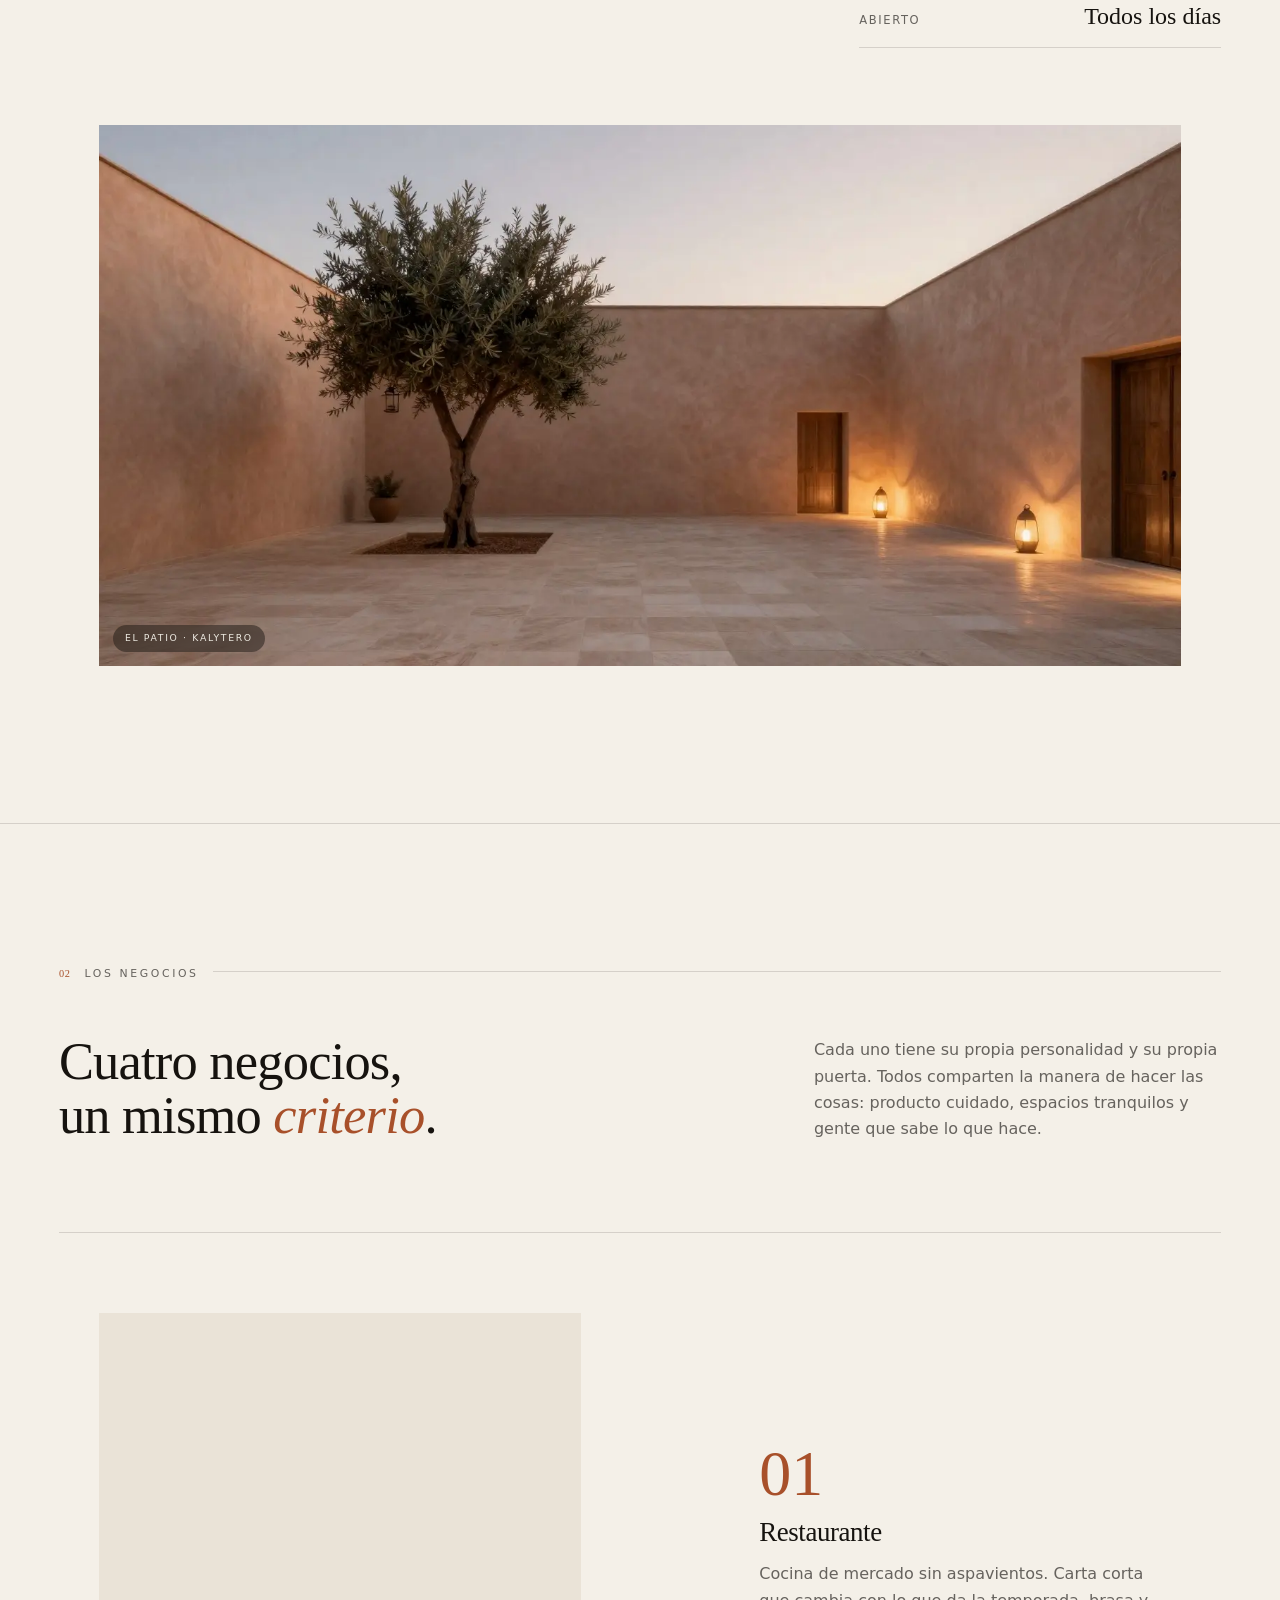
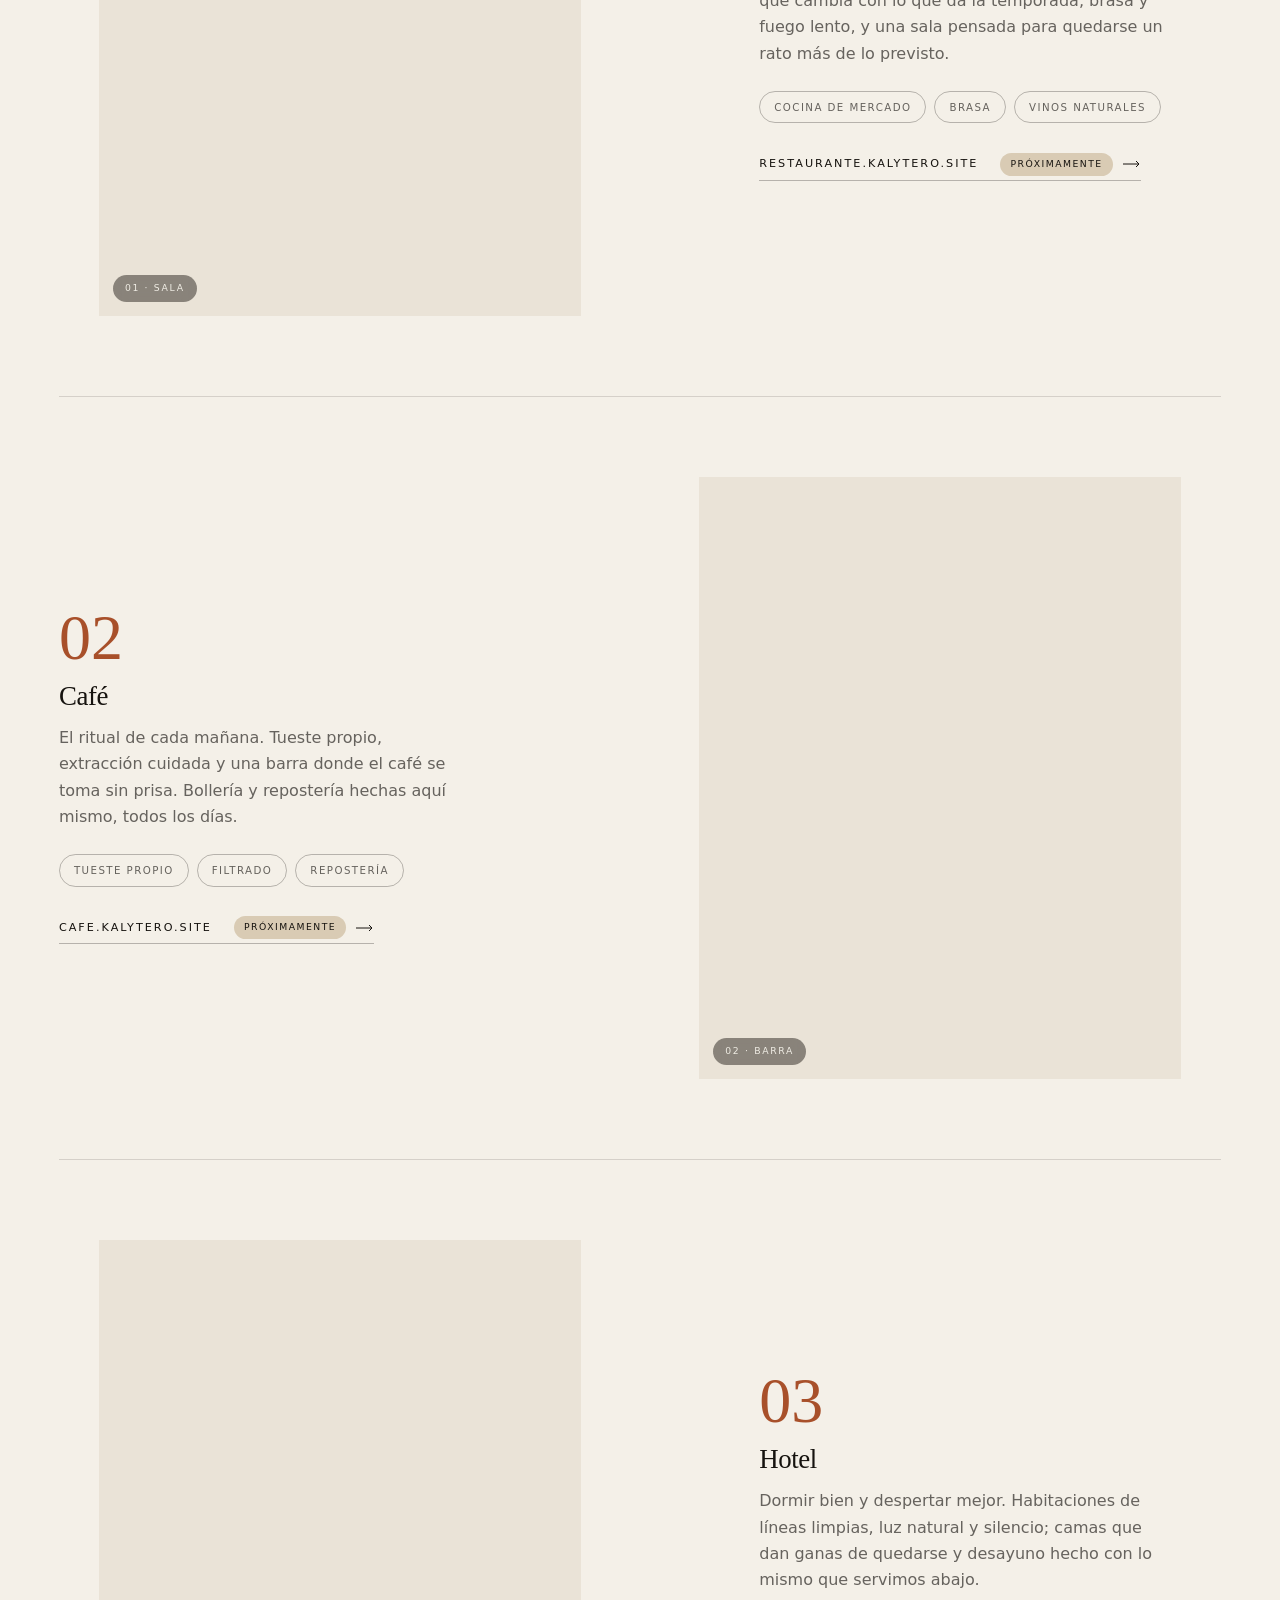
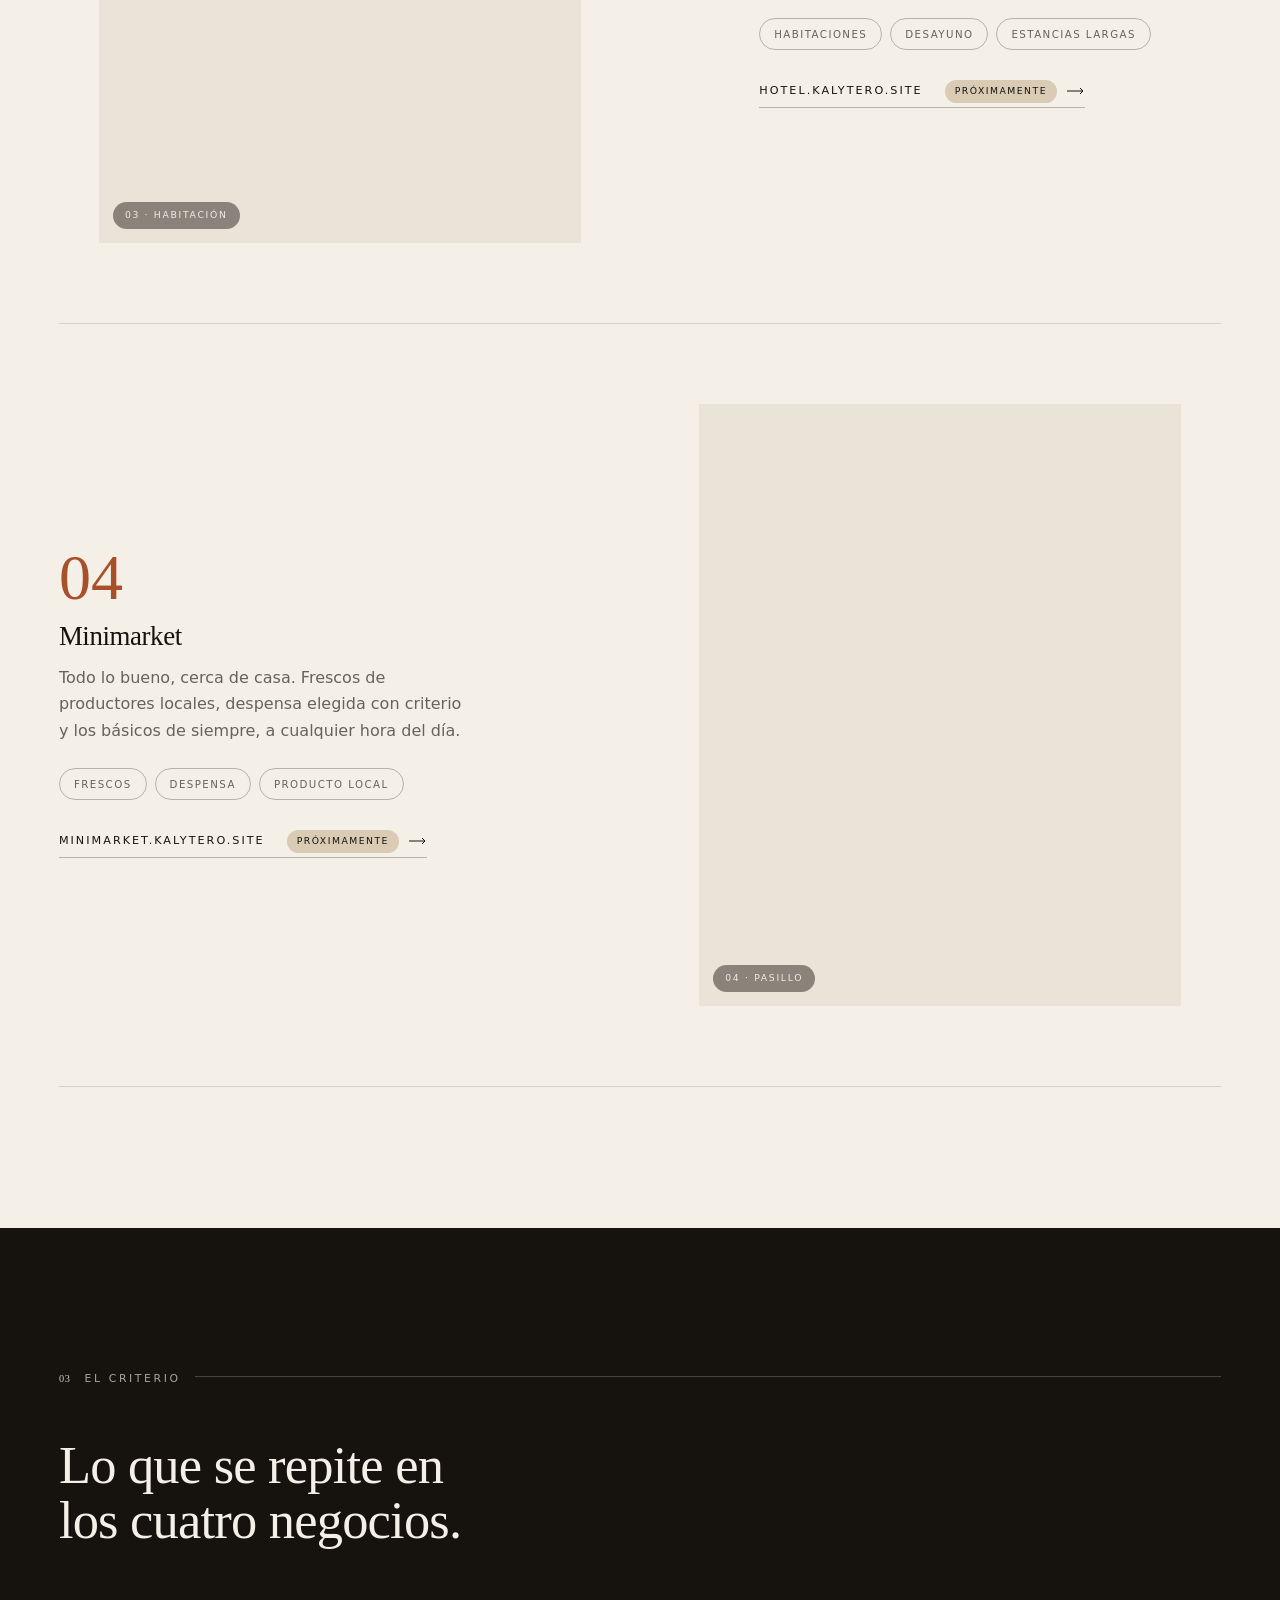
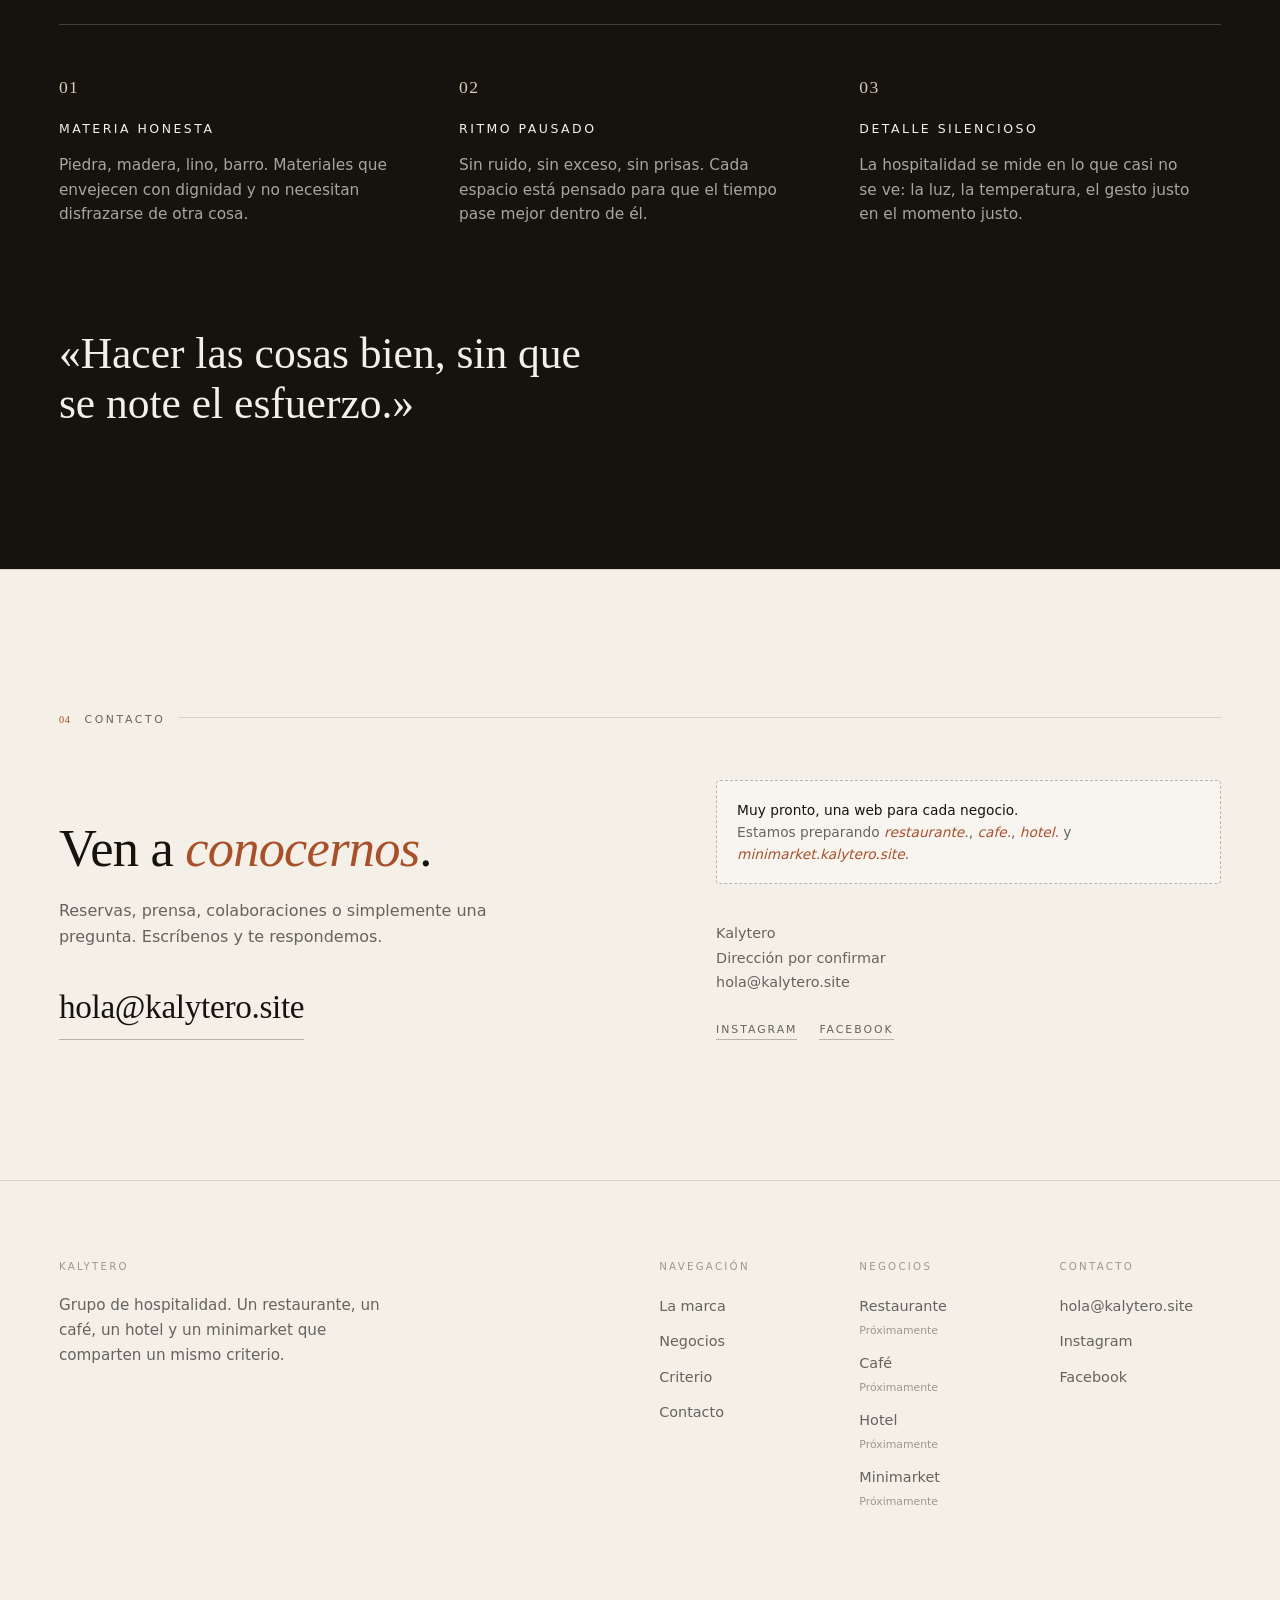
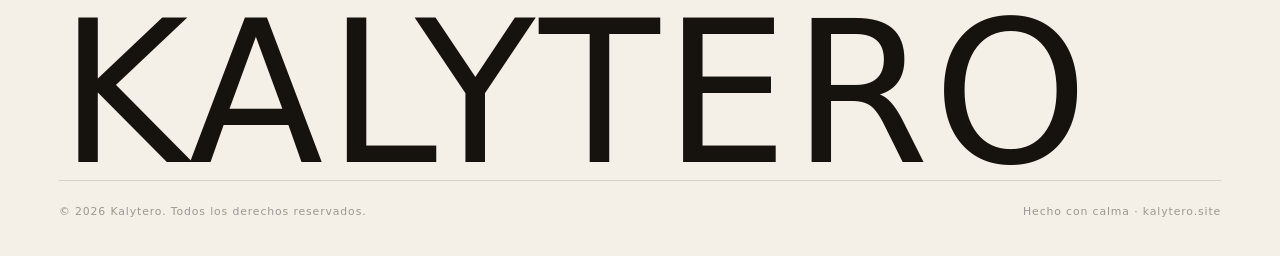
==== commit fa2575db: "Rediseñar hero con wordmark y grilla de negocios" ====
--- a/index.html
+++ b/index.html
@@ -30,7 +30,6 @@
 <link rel="preconnect" href="https://fonts.googleapis.com" />
 <link rel="preconnect" href="https://fonts.gstatic.com" crossorigin />
 <link href="https://fonts.googleapis.com/css2?family=Instrument+Serif:ital@0;1&family=Inter:wght@300;400;500&display=swap" rel="stylesheet" />
-<link rel="preload" as="image" href="assets/hero.webp" fetchpriority="high" />
 <link rel="stylesheet" href="assets/css/style.css" />
 
 <script type="application/ld+json">
@@ -76,41 +75,60 @@
 <main id="top">
 
   <!-- ========================================================== HERO -->
-  <section class="hero">
-    <div class="hero__media">
-      <picture>
-        <source srcset="assets/hero.webp" type="image/webp" />
-        <img src="assets/hero.jpg" alt="Fachada de piedra cálida con carpintería de madera oscura y sombra de palmera" width="1344" height="768" fetchpriority="high" decoding="async" />
-      </picture>
-    </div>
-
+  <section class="hero" aria-labelledby="hero-title">
     <div class="hero__inner">
-      <p class="eyebrow reveal">
-        <span class="num">Kalytero</span>
-        <span>Grupo de hospitalidad · Restaurante · Café · Hotel · Minimarket</span>
-      </p>
-
-      <h1 class="display reveal" data-delay="1">
-        Cuatro negocios,<br />un mismo <em>servicio</em>.
-      </h1>
-
-      <div class="hero__foot">
-        <p class="lead reveal" data-delay="2">
-          Un restaurante, un café, un hotel y un minimarket que comparten algo más
-          que un nombre: espacios serenos, materia honesta y una hospitalidad que
-          se nota en los detalles pequeños.
+      <div class="hero__intro">
+        <p class="eyebrow">
+          <span class="num">Grupo de hospitalidad</span>
+          <span>Cuatro negocios · Un mismo criterio</span>
         </p>
-
-        <div class="reveal" data-delay="3">
-          <ul class="hero__index">
-            <li>01 Restaurante</li>
-            <li>02 Café</li>
-            <li>03 Hotel</li>
-            <li>04 Minimarket</li>
-          </ul>
-          <p class="scroll-cue" style="margin-top:22px">Desliza</p>
-        </div>
-      </div>
+        <p class="hero__note">Producto cuidado, espacios tranquilos y hospitalidad de detalle.</p>
+      </div>
+
+      <nav class="hero__services" aria-label="Explora nuestros negocios">
+        <a class="hero-service" href="#restaurante" aria-label="Descubre Restaurante">
+          <span class="hero-service__image">
+            <picture>
+              <source media="(max-width: 720px)" srcset="assets/restaurante-640.webp" type="image/webp" />
+              <source srcset="assets/restaurante.webp" type="image/webp" />
+              <img src="assets/restaurante.jpg" alt="Comedor sereno con arcos de piedra y mesa de roble" width="1024" height="1280" fetchpriority="high" decoding="async" />
+            </picture>
+          </span>
+          <span class="hero-service__caption"><span>01</span><strong>Restaurante</strong><span aria-hidden="true">↗</span></span>
+        </a>
+        <a class="hero-service" href="#cafe" aria-label="Descubre Café">
+          <span class="hero-service__image">
+            <picture>
+              <source media="(max-width: 720px)" srcset="assets/cafe-640.webp" type="image/webp" />
+              <source srcset="assets/cafe.webp" type="image/webp" />
+              <img src="assets/cafe.jpg" alt="Barra de café en piedra con máquina de espresso" width="1024" height="1280" decoding="async" />
+            </picture>
+          </span>
+          <span class="hero-service__caption"><span>02</span><strong>Café</strong><span aria-hidden="true">↗</span></span>
+        </a>
+        <a class="hero-service" href="#hotel" aria-label="Descubre Hotel">
+          <span class="hero-service__image">
+            <picture>
+              <source media="(max-width: 720px)" srcset="assets/hotel-640.webp" type="image/webp" />
+              <source srcset="assets/hotel.webp" type="image/webp" />
+              <img src="assets/hotel.jpg" alt="Habitación luminosa con cama de lino y cabecero de roble" width="1024" height="1280" decoding="async" />
+            </picture>
+          </span>
+          <span class="hero-service__caption"><span>03</span><strong>Hotel</strong><span aria-hidden="true">↗</span></span>
+        </a>
+        <a class="hero-service" href="#minimarket" aria-label="Descubre Minimarket">
+          <span class="hero-service__image">
+            <picture>
+              <source media="(max-width: 720px)" srcset="assets/minimarket-640.webp" type="image/webp" />
+              <source srcset="assets/minimarket.webp" type="image/webp" />
+              <img src="assets/minimarket.jpg" alt="Minimarket con estanterías de madera, fruta y producto local" width="1024" height="1280" decoding="async" />
+            </picture>
+          </span>
+          <span class="hero-service__caption"><span>04</span><strong>Minimarket</strong><span aria-hidden="true">↗</span></span>
+        </a>
+      </nav>
+
+      <h1 class="wordmark hero__wordmark" id="hero-title"><span>Kalytero</span></h1>
     </div>
   </section>
 
@@ -204,7 +222,7 @@
       </div>
 
       <!-- 01 · Restaurante -->
-      <article class="biz">
+      <article class="biz" id="restaurante">
         <div class="biz__media">
           <figure class="figure reveal">
             <picture>
@@ -237,7 +255,7 @@
       </article>
 
       <!-- 02 · Café -->
-      <article class="biz">
+      <article class="biz" id="cafe">
         <div class="biz__media">
           <figure class="figure reveal">
             <picture>
@@ -270,7 +288,7 @@
       </article>
 
       <!-- 03 · Hotel -->
-      <article class="biz">
+      <article class="biz" id="hotel">
         <div class="biz__media">
           <figure class="figure reveal">
             <picture>
@@ -303,7 +321,7 @@
       </article>
 
       <!-- 04 · Minimarket -->
-      <article class="biz">
+      <article class="biz" id="minimarket">
         <div class="biz__media">
           <figure class="figure reveal">
             <picture>
--- a/assets/css/style.css
+++ b/assets/css/style.css
@@ -185,7 +185,7 @@
   justify-content: space-between;
   gap: 24px;
   padding: 22px var(--pad);
-  color: var(--bone);
+  color: var(--ink);
   transition: background 0.5s var(--ease), color 0.5s var(--ease),
     padding 0.5s var(--ease), border-color 0.5s var(--ease);
   border-bottom: 1px solid transparent;
@@ -293,109 +293,79 @@
 /* ------------------------------------------------------------------ hero - */
 
 .hero {
-  position: relative;
-  min-height: 100svh;
-  display: flex;
-  align-items: flex-end;
-  color: var(--bone);
-  overflow: hidden;
-  isolation: isolate;
-}
-
-.hero__media {
-  position: absolute;
-  inset: 0;
-  z-index: -2;
-}
-.hero__media img {
-  width: 100%;
-  height: 100%;
-  object-fit: cover;
-  object-position: center 45%;
-  transform: scale(1.06);
-  animation: heroIn 2.4s var(--ease) forwards;
-}
-@keyframes heroIn {
-  to { transform: scale(1); }
-}
-
-.hero::after {
-  content: "";
-  position: absolute;
-  inset: 0;
-  z-index: -1;
-  background: linear-gradient(
-      180deg,
-      rgba(15, 12, 9, 0.52) 0%,
-      rgba(15, 12, 9, 0.16) 34%,
-      rgba(15, 12, 9, 0.58) 100%
-    ),
-    linear-gradient(90deg, rgba(15, 12, 9, 0.42), rgba(15, 12, 9, 0) 62%);
+  background: var(--bone);
+  color: var(--ink);
+  border-bottom: 1px solid var(--line);
 }
 
 .hero__inner {
   width: 100%;
   max-width: var(--maxw);
   margin: 0 auto;
-  padding: 148px var(--pad) clamp(40px, 5vw, 68px);
-}
-
-.hero .eyebrow { margin-bottom: clamp(36px, 4.6vw, 72px); }
-
-.hero .eyebrow { color: rgba(244, 240, 232, 0.82); }
-.hero .eyebrow::after { background: rgba(244, 240, 232, 0.32); }
-.hero .eyebrow .num { color: var(--sand); }
-
-.hero .display { max-width: 20ch; }
-.hero .display em { color: var(--sand); }
-
-.hero__foot {
-  display: flex;
-  flex-wrap: wrap;
-  align-items: flex-end;
+  padding: 126px var(--pad) clamp(34px, 4vw, 58px);
+}
+
+.hero__intro {
+  display: flex;
+  align-items: baseline;
   justify-content: space-between;
-  gap: 32px;
-  margin-top: clamp(28px, 5vw, 60px);
-  padding-top: clamp(20px, 3vw, 34px);
-  border-top: 1px solid rgba(244, 240, 232, 0.28);
-}
-
-.hero__foot .lead {
-  color: rgba(244, 240, 232, 0.82);
-  max-width: 52ch;
-}
-
-.hero__index {
-  display: flex;
-  gap: clamp(14px, 2vw, 30px);
+  gap: 24px;
+}
+.hero .eyebrow {
+  flex: 1;
+  margin: 0;
+  color: var(--ink-2);
+}
+.hero .eyebrow .num { color: var(--clay); }
+.hero__note {
+  margin: 0;
+  max-width: 34ch;
+  color: var(--ink-2);
+  font-size: 0.82rem;
+  font-weight: 300;
+}
+
+.hero__services {
+  display: grid;
+  grid-template-columns: repeat(4, minmax(0, 1fr));
+  gap: clamp(10px, 1.5vw, 22px);
+  margin-top: clamp(22px, 3vw, 40px);
+}
+.hero-service { min-width: 0; }
+.hero-service__image {
+  display: block;
+  overflow: hidden;
+  aspect-ratio: 1.15 / 1;
+  background: var(--bone-2);
+}
+.hero-service__image picture,
+.hero-service__image img {
+  display: block;
+  width: 100%;
+  height: 100%;
+}
+.hero-service__image img {
+  object-fit: cover;
+  transition: transform 0.9s var(--ease);
+}
+.hero-service:hover .hero-service__image img { transform: scale(1.04); }
+.hero-service__caption {
+  display: grid;
+  grid-template-columns: auto 1fr auto;
+  align-items: baseline;
+  gap: 10px;
+  padding-top: 11px;
   font-size: 0.66rem;
-  letter-spacing: 0.2em;
-  text-transform: uppercase;
-  color: rgba(244, 240, 232, 0.72);
-}
-.hero__index li { list-style: none; }
-.hero__index { padding: 0; margin: 0; }
-
-.scroll-cue {
-  display: inline-flex;
-  align-items: center;
-  gap: 12px;
-  font-size: 0.62rem;
-  letter-spacing: 0.24em;
-  text-transform: uppercase;
-  color: rgba(244, 240, 232, 0.7);
-}
-.scroll-cue::after {
-  content: "";
-  width: 46px;
-  height: 1px;
-  background: currentColor;
-  transform-origin: left;
-  animation: cue 2.6s var(--ease) infinite;
-}
-@keyframes cue {
-  0%, 100% { transform: scaleX(0.3); opacity: 0.4; }
-  50% { transform: scaleX(1); opacity: 1; }
+  letter-spacing: 0.14em;
+  text-transform: uppercase;
+}
+.hero-service__caption > span:first-child { color: var(--ink-3); }
+.hero-service__caption strong { font-weight: 400; }
+.hero-service__caption > span:last-child { color: var(--clay); }
+
+.hero .hero__wordmark {
+  margin-top: clamp(42px, 6vw, 82px);
+  font-size: clamp(2.6rem, 15.4vw, 15rem);
 }
 
 /* ---------------------------------------------------------------- marquee - */
@@ -799,22 +769,26 @@
   }
   .reveal { opacity: 1; transform: none; }
   .figure.reveal img { transform: none; }
-  .hero__media img { transform: none; animation: none; }
 }
 
 /* ------------------------------------------------------------ responsive - */
+
+/* Tablets y portátiles pequeños ------------------------------------------- */
 
 @media (max-width: 1024px) {
   .manifesto__title { grid-column: 1 / span 12; }
   .manifesto__body,
   .manifesto__stats { grid-column: 1 / span 12; }
   .manifesto__body { margin-top: 28px; }
+  .manifesto__body .lead { max-width: 52ch; }
 
   .biz__media,
   .biz:nth-child(even) .biz__media { grid-column: 1 / span 12; order: 1; }
   .biz__body,
   .biz:nth-child(even) .biz__body { grid-column: 1 / span 12; order: 2; }
   .biz__media .figure { aspect-ratio: 3 / 2; }
+  .biz__body { margin-top: 4px; }
+  .biz__body .lead { max-width: 56ch; }
 
   .contact__grid { grid-template-columns: 1fr; align-items: start; }
 
@@ -828,8 +802,20 @@
   .principles { grid-template-columns: 1fr 1fr; }
 }
 
+/* Móvil ------------------------------------------------------------------- */
+
 @media (max-width: 720px) {
+  :root {
+    --sp-section: clamp(64px, 14vw, 108px);
+    --pad: clamp(18px, 5.2vw, 30px);
+  }
+
   html { scroll-padding-top: 74px; }
+
+  body {
+    font-size: 15.5px;
+    -webkit-tap-highlight-color: transparent;
+  }
 
   .nav,
   .header-cta { display: none; }
@@ -839,6 +825,14 @@
   /* por encima del panel del menú (que es descendiente posicionado del header) */
   .brand,
   .burger { position: relative; z-index: 110; }
+
+  .site-header {
+    z-index: 100;
+    padding-top: max(22px, env(safe-area-inset-top));
+  }
+  .site-header.is-scrolled {
+    padding-top: max(14px, env(safe-area-inset-top));
+  }
 
   .nav {
     position: fixed;
@@ -849,7 +843,8 @@
     align-items: flex-start;
     justify-content: center;
     gap: 6px;
-    padding: 96px var(--pad) 48px;
+    padding: calc(96px + env(safe-area-inset-top)) var(--pad)
+      calc(48px + env(safe-area-inset-bottom));
     background: var(--bone);
     color: var(--ink);
     transform: translateY(-100%);
@@ -866,17 +861,78 @@
     padding-block: 8px;
   }
   body.nav-open .nav a::after { display: none; }
-  .site-header { z-index: 100; }
-
-  .hero { min-height: 92svh; }
-  .hero__inner { padding-top: 124px; }
-  .hero__foot { flex-direction: column; align-items: flex-start; gap: 22px; }
-  .hero__index { flex-wrap: wrap; gap: 10px 18px; }
+
+  /* --- HERO: marca y cuatro imágenes ----------------------------------- */
+  .hero__inner {
+    padding-top: calc(104px + env(safe-area-inset-top));
+    padding-bottom: max(32px, env(safe-area-inset-bottom));
+  }
+  .hero__intro { display: block; }
+  .hero .eyebrow { margin-bottom: 12px; }
+  .hero__note { font-size: 0.78rem; }
+  .hero__services { grid-template-columns: repeat(2, minmax(0, 1fr)); gap: 22px 12px; }
+  .hero-service__image { aspect-ratio: 1.08 / 1; }
+  .hero-service__caption { gap: 7px; font-size: 0.62rem; }
+  .hero .hero__wordmark { margin-top: 36px; font-size: clamp(3rem, 15.5vw, 6rem); }
+
+  /* --- IMÁGENES A PANTALLA COMPLETA (full-bleed) ----------------------- */
+  .manifesto__figure,
+  .biz__media .figure {
+    width: 100vw;
+    margin-inline: calc(50% - 50vw);
+    height: 100vh;
+    height: 100svh;
+    max-height: none;
+    aspect-ratio: auto;
+  }
+  .manifesto__figure { margin-top: clamp(26px, 7vw, 44px); }
+  .manifesto__figure img,
+  .biz__media .figure img { object-position: center; }
+  .figure figcaption {
+    left: max(14px, env(safe-area-inset-left));
+    bottom: max(14px, env(safe-area-inset-bottom));
+  }
 
   .principles { grid-template-columns: 1fr; gap: 30px; }
 
   .footer__nav,
   .footer__biz,
   .footer__contact { grid-column: 1 / span 12; margin-bottom: 26px; }
-  .footer__legal { flex-direction: column; gap: 8px; }
-}
+  .footer__legal {
+    flex-direction: column;
+    gap: 8px;
+    padding-bottom: env(safe-area-inset-bottom);
+  }
+}
+
+/* Móviles pequeños -------------------------------------------------------- */
+
+@media (max-width: 420px) {
+  .biz-head { margin-bottom: 40px; }
+  .biz__num { font-size: clamp(2.4rem, 14vw, 3.4rem); margin-bottom: 12px; }
+
+  .tags li { padding: 6px 11px; font-size: 0.6rem; }
+
+  .contact__meta .note { padding: 15px 16px; }
+
+  .marquee { padding-block: 16px; }
+  .wordmark { font-size: 15.5vw; }
+}
+
+/* Móvil en horizontal: deja respirar algo de página alrededor ----------------- */
+
+@media (max-width: 720px) and (orientation: landscape) {
+  .manifesto__figure,
+  .biz__media .figure {
+    height: 86vh;
+    height: 86svh;
+  }
+}
+
+/* Dispositivos táctiles: sin efectos hover pesados ------------------------ */
+
+@media (hover: none) {
+  .biz:hover .figure img,
+  .hero-service:hover .hero-service__image img { transform: none; }
+  .link-arrow:hover svg { transform: none; }
+}
